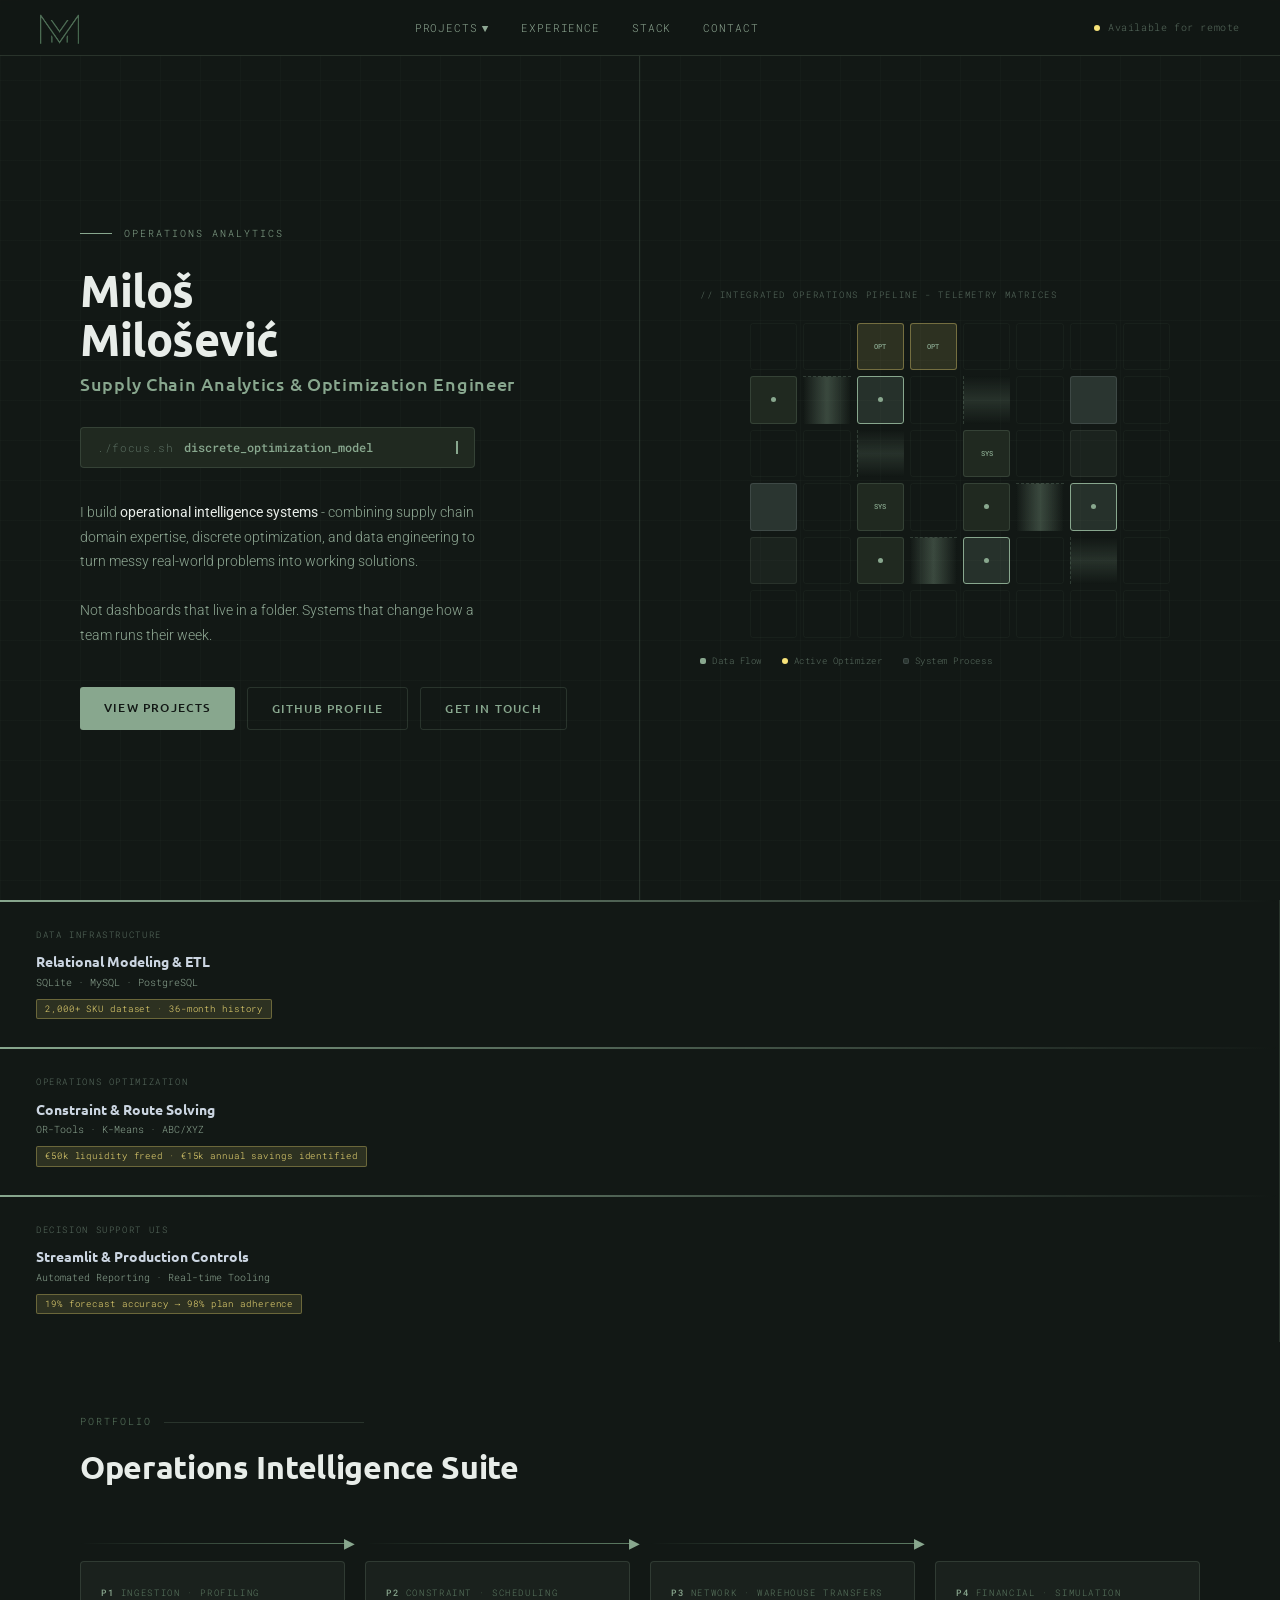
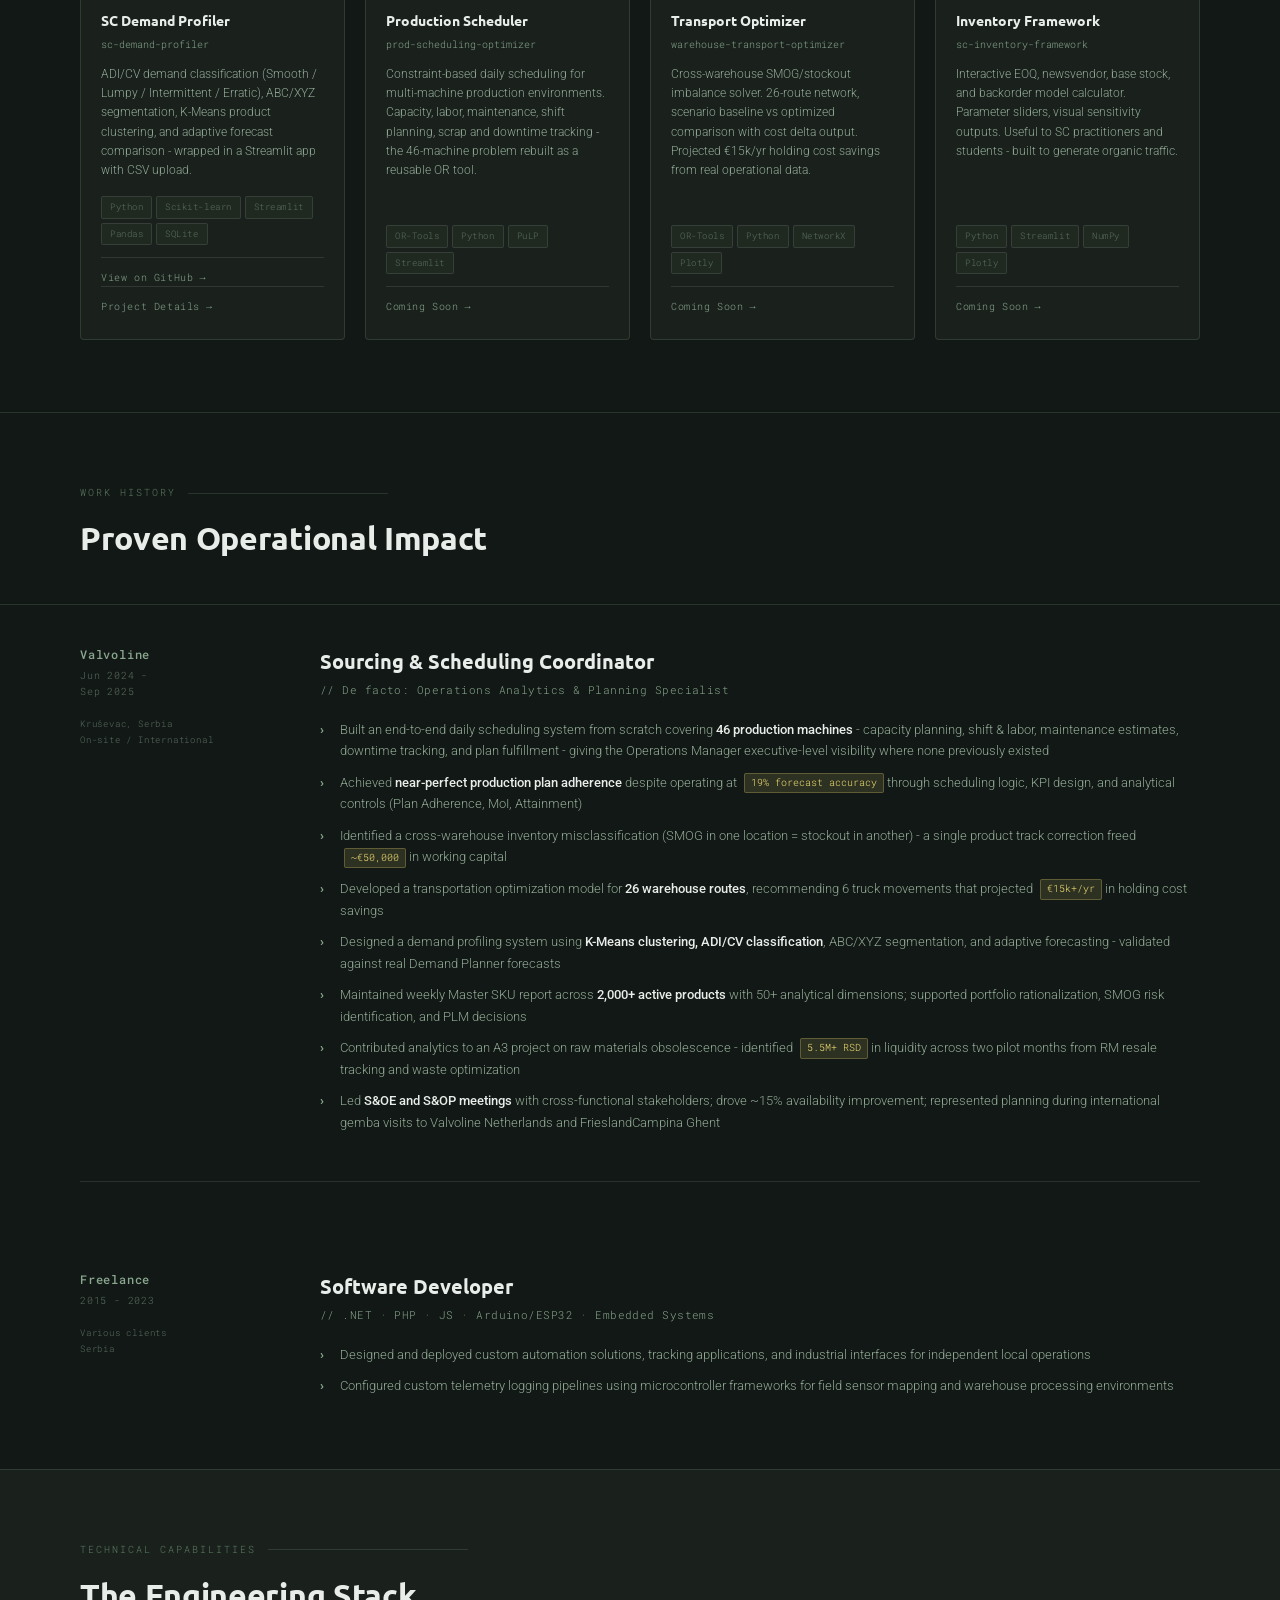
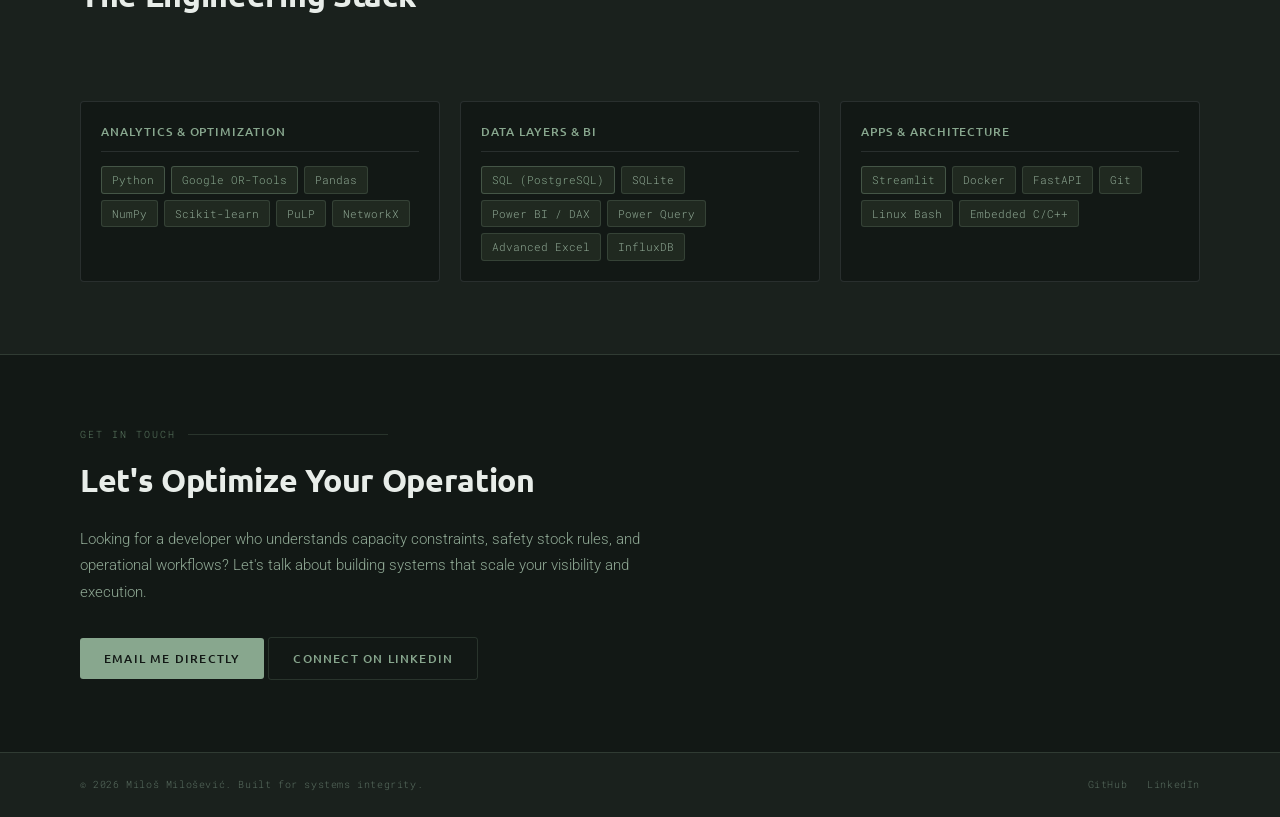
==== index.html @ 1c30c09b "Update KPI section and script file references" ====
<!DOCTYPE html>
<html lang="en">

<head>
  <meta charset="UTF-8">
  <meta name="viewport" content="width=device-width, initial-scale=1.0">
  <title>Miloš Milošević - Operations Analytics & Optimization</title>
  <link rel="preconnect" href="https://fonts.googleapis.com">
  <link
    href="https://fonts.googleapis.com/css2?family=Ubuntu:wght=400;500;700&family=Roboto+Mono:wght=300;400;500&family=Roboto:wght@300;400;500&display=swap"
    rel="stylesheet">
  <link rel="stylesheet" href="./css/base.css">
  <link rel="stylesheet" href="./css/nav.css">
  <link rel="stylesheet" href="./css/index.css">
</head>

<body>

  <!-- NAV -->
  <nav>
    <a href="./index.html" class="nav-logo-link">
      <img src="./assets/logo23.png" alt="Logo" class="nav-logo-img">
    </a>
    <ul class="nav-links">
      <li class="dropdown">
        <a href="./index.html#projects">Projects <span class="dropdown-caret">▼</span></a>
        <ul class="dropdown-menu">
          <li><a href="./demand-profiler.html"><span class="menu-title">SC Demand Profiler</span><span
                class="menu-desc">Ingestion &amp; Profiling Suite</span></a></li>
          <li><a href="./production-scheduler.html"><span class="menu-title">Production Scheduler</span><span
                class="menu-desc">Constraint Optimization</span></a></li>
          <li><a href="./multi-warehouse-solver.html"><span class="menu-title">Transport Optimizer</span><span
                class="menu-desc">Network Routing</span></a></li>
          <li><a href="./inventory-control.html"><span class="menu-title">Inventory Framework</span><span
                class="menu-desc">EOQ Simulations</span></a></li>
        </ul>
      </li>
      <li><a href="./index.html#experience">Experience</a></li>
      <li><a href="./index.html#stack">Stack</a></li>
      <li><a href="./index.html#contact">Contact</a></li>
    </ul>
    <div class="nav-status">
      <div class="status-dot"></div>
      Available for remote
    </div>
  </nav>

  <!-- HERO -->
  <section class="hero">
    <div class="hero-left">
      <div class="hero-eyebrow">Operations Analytics</div>
      <h1 class="hero-name">Miloš<br>Milošević</h1>
      <div class="hero-title">Supply Chain Analytics & Optimization Engineer</div>

      <div class="typing-badge">
        <span class="typing-badge-label">./focus.sh</span>
        <span class="typing-text" id="typing-text"></span><span class="cursor"></span>
      </div>

      <p class="hero-desc">
        I build <strong>operational intelligence systems</strong> - combining supply chain domain expertise, discrete
        optimization, and data engineering to turn messy real-world problems into working solutions.<br><br>
        Not dashboards that live in a folder. Systems that change how a team runs their week.
      </p>

      <div class="hero-cta">
        <a href="#projects" class="btn-primary">View Projects</a>
        <a href="https://github.com/milosevicmilos23e" target="_blank" class="btn-ghost">GitHub Profile</a>
        <a href="#contact" class="btn-ghost">Get in Touch</a>
      </div>
    </div>

    <div class="hero-right">
      <div class="topology-label" id="matrix-label">// integrated operations pipeline - telemetry matrices</div>
      <div class="topology-grid" id="topo-grid"></div>
      <div class="topo-legend">
        <div class="legend-item">
          <div class="legend-dot" style="background: var(--brand)"></div>
          Data Flow
        </div>
        <div class="legend-item">
          <div class="legend-dot" style="background: var(--accent); border-radius: 50%"></div>
          Active Optimizer
        </div>
        <div class="legend-item">
          <div class="legend-dot" style="background: var(--silver-faint); border: 1px solid var(--border-silver)"></div>
          System Process
        </div>
      </div>
    </div>
  </section>

  <div class="kpi-card">
  <div class="kpi-label">Data Infrastructure</div>
  <div class="kpi-value">Relational Modeling &amp; ETL</div>
  <div class="kpi-sub">SQLite · MySQL · PostgreSQL</div>
  <div class="kpi-badge">2,000+ SKU dataset · 36-month history</div>
</div>

<div class="kpi-card">
  <div class="kpi-label">Operations Optimization</div>
  <div class="kpi-value">Constraint &amp; Route Solving</div>
  <div class="kpi-sub">OR-Tools · K-Means · ABC/XYZ</div>
  <div class="kpi-badge">€50k liquidity freed · €15k annual savings identified</div>
</div>

<div class="kpi-card">
  <div class="kpi-label">Decision Support UIs</div>
  <div class="kpi-value">Streamlit &amp; Production Controls</div>
  <div class="kpi-sub">Automated Reporting · Real-time Tooling</div>
  <div class="kpi-badge">19% forecast accuracy → 98% plan adherence</div>
</div>
  
  <!-- PIPELINE / PROJECTS -->
  <section id="projects">
    <div class="section-header">
      <div class="section-eyebrow">Portfolio</div>
      <h2 class="section-title">Operations Intelligence Suite</h2>
    </div>

    <div class="pipeline-section">
      <!-- Arrow row above -->
      <div class="pipeline-arrow-row" style="margin-bottom: 8px; pointer-events:none;">
        <div class="p-arrow">
          <div class="p-arrow-inner">
            <div class="arrow-line"></div>
            <div class="arrow-head">▶</div>
          </div>
        </div>
        <div class="p-arrow">
          <div class="p-arrow-inner">
            <div class="arrow-line"></div>
            <div class="arrow-head">▶</div>
          </div>
        </div>
        <div class="p-arrow">
          <div class="p-arrow-inner">
            <div class="arrow-line"></div>
            <div class="arrow-head">▶</div>
          </div>
        </div>
        <div class="p-arrow last"></div>
      </div>

      <div class="pipeline-nodes">
        <div class="pipeline-node">
          <div class="node-step"><span class="node-step-num">P1</span> Ingestion · Profiling</div>
          <div class="node-title">SC Demand Profiler</div>
          <div class="node-subtitle">sc-demand-profiler</div>
          <p class="node-desc">
            ADI/CV demand classification (Smooth / Lumpy / Intermittent / Erratic), ABC/XYZ segmentation, K-Means
            product clustering, and adaptive forecast comparison - wrapped in a Streamlit app with CSV upload.
          </p>
          <div class="node-tags">
            <span class="tag">Python</span>
            <span class="tag">Scikit-learn</span>
            <span class="tag">Streamlit</span>
            <span class="tag">Pandas</span>
            <span class="tag">SQLite</span>
          </div>
          <a href="https://github.com/milosevicmilos23e/sc-demand-profiler" target="_blank" class="node-link">View on
            GitHub </a>
          <a href="./demand-profiler.html" target="_blank" class="node-link">Project Details </a>
        </div>

        <div class="pipeline-node">
          <div class="node-step"><span class="node-step-num">P2</span> Constraint · Scheduling</div>
          <div class="node-title">Production Scheduler</div>
          <div class="node-subtitle">prod-scheduling-optimizer</div>
          <p class="node-desc">
            Constraint-based daily scheduling for multi-machine production environments. Capacity, labor, maintenance,
            shift planning, scrap and downtime tracking - the 46-machine problem rebuilt as a reusable OR tool.
          </p>
          <div class="node-tags">
            <span class="tag">OR-Tools</span>
            <span class="tag">Python</span>
            <span class="tag">PuLP</span>
            <span class="tag">Streamlit</span>
          </div>
          <a href="https://github.com/milosevicmilos23e" target="_blank" class="node-link">Coming Soon </a>
        </div>

        <div class="pipeline-node">
          <div class="node-step"><span class="node-step-num">P3</span> Network · Warehouse Transfers</div>
          <div class="node-title">Transport Optimizer</div>
          <div class="node-subtitle">warehouse-transport-optimizer</div>
          <p class="node-desc">
            Cross-warehouse SMOG/stockout imbalance solver. 26-route network, scenario baseline vs optimized comparison
            with cost delta output. Projected €15k/yr holding cost savings from real operational data.
          </p>
          <div class="node-tags">
            <span class="tag">OR-Tools</span>
            <span class="tag">Python</span>
            <span class="tag">NetworkX</span>
            <span class="tag">Plotly</span>
          </div>
          <a href="https://github.com/milosevicmilos23e" target="_blank" class="node-link">Coming Soon </a>
        </div>

        <div class="pipeline-node">
          <div class="node-step"><span class="node-step-num">P4</span> Financial · Simulation</div>
          <div class="node-title">Inventory Framework</div>
          <div class="node-subtitle">sc-inventory-framework</div>
          <p class="node-desc">
            Interactive EOQ, newsvendor, base stock, and backorder model calculator. Parameter sliders, visual
            sensitivity outputs. Useful to SC practitioners and students - built to generate organic traffic.
          </p>
          <div class="node-tags">
            <span class="tag">Python</span>
            <span class="tag">Streamlit</span>
            <span class="tag">NumPy</span>
            <span class="tag">Plotly</span>
          </div>
          <a href="https://github.com/milosevicmilos23e" target="_blank" class="node-link">Coming Soon </a>
        </div>
      </div>
    </div>
  </section>

  <!-- EXPERIENCE -->
  <section id="experience">
    <div class="section-header" style="border-top: 1px solid var(--border);">
      <div class="section-eyebrow">Work History</div>
      <h2 class="section-title">Proven Operational Impact</h2>
    </div>

    <div class="experience-section">
      <div class="exp-grid">
        <div class="exp-timeline">
          <div class="exp-period">
            <div class="exp-period-company">Valvoline</div>
            Jun 2024 -<br>Sep 2025<br><br>
            <span style="color: var(--text-muted); font-size:9px;">Kruševac, Serbia<br>On-site / International</span>
          </div>
        </div>
        <div class="exp-content">
          <div class="exp-role">Sourcing & Scheduling Coordinator</div>
          <div class="exp-actual-role">// De facto: Operations Analytics & Planning Specialist</div>
          <ul class="exp-bullets">
            <li>Built an end-to-end daily scheduling system from scratch covering <strong>46 production
                machines</strong> - capacity planning, shift &amp; labor, maintenance estimates, downtime tracking, and
              plan fulfillment - giving the Operations Manager executive-level visibility where none previously existed
            </li>
            <li>Achieved <strong>near-perfect production plan adherence</strong> despite operating at <span
                class="exp-metric">19% forecast accuracy</span> through scheduling logic, KPI design, and analytical
              controls (Plan Adherence, MoI, Attainment)</li>
            <li>Identified a cross-warehouse inventory misclassification (SMOG in one location = stockout in another) -
              a single product track correction freed <span class="exp-metric">~€50,000</span> in working capital</li>
            <li>Developed a transportation optimization model for <strong>26 warehouse routes</strong>, recommending 6
              truck movements that projected <span class="exp-metric">€15k+/yr</span> in holding cost savings</li>
            <li>Designed a demand profiling system using <strong>K-Means clustering, ADI/CV classification</strong>,
              ABC/XYZ segmentation, and adaptive forecasting - validated against real Demand Planner forecasts</li>
            <li>Maintained weekly Master SKU report across <strong>2,000+ active products</strong> with 50+ analytical
              dimensions; supported portfolio rationalization, SMOG risk identification, and PLM decisions</li>
            <li>Contributed analytics to an A3 project on raw materials obsolescence - identified <span
                class="exp-metric">5.5M+ RSD</span> in liquidity across two pilot months from RM resale tracking and
              waste optimization</li>
            <li>Led <strong>S&amp;OE and S&amp;OP meetings</strong> with cross-functional stakeholders; drove ~15%
              availability improvement; represented planning during international gemba visits to Valvoline Netherlands
              and FrieslandCampina Ghent</li>
          </ul>
        </div>
      </div>

      <div style="border-top: 1px solid var(--border-silver); margin-top: 48px; padding-top: 48px;">
        <div class="exp-grid">
          <div class="exp-timeline">
            <div class="exp-period">
              <div class="exp-period-company">Freelance</div>
              2015 - 2023<br><br>
              <span style="color: var(--text-muted); font-size:9px;">Various clients<br>Serbia</span>
            </div>
          </div>
          <div class="exp-content">
            <div class="exp-role">Software Developer</div>
            <div class="exp-actual-role">// .NET · PHP · JS · Arduino/ESP32 · Embedded Systems</div>
            <ul class="exp-bullets">
              <li>Designed and deployed custom automation solutions, tracking applications, and industrial interfaces
                for independent local operations</li>
              <li>Configured custom telemetry logging pipelines using microcontroller frameworks for field sensor
                mapping and warehouse processing environments</li>
            </ul>
          </div>
        </div>
      </div>
    </div>
  </section>

  <!-- STACK SECTION -->
  <section id="stack" class="stack-section">
    <div class="section-header" style="padding: 0 0 40px 0;">
      <div class="section-eyebrow">Technical Capabilities</div>
      <h2 class="section-title">The Engineering Stack</h2>
    </div>
    <div class="stack-grid">
      <div class="stack-card">
        <div class="stack-card-title">Analytics &amp; Optimization</div>
        <div class="stack-items">
          <span class="stack-item highlight">Python</span>
          <span class="stack-item highlight">Google OR-Tools</span>
          <span class="stack-item">Pandas</span>
          <span class="stack-item">NumPy</span>
          <span class="stack-item">Scikit-learn</span>
          <span class="stack-item">PuLP</span>
          <span class="stack-item">NetworkX</span>
        </div>
      </div>
      <div class="stack-card">
        <div class="stack-card-title">Data Layers &amp; BI</div>
        <div class="stack-items">
          <span class="stack-item highlight">SQL (PostgreSQL)</span>
          <span class="stack-item">SQLite</span>
          <span class="stack-item">Power BI / DAX</span>
          <span class="stack-item">Power Query</span>
          <span class="stack-item">Advanced Excel</span>
          <span class="stack-item">InfluxDB</span>
        </div>
      </div>
      <div class="stack-card">
        <div class="stack-card-title">Apps &amp; Architecture</div>
        <div class="stack-items">
          <span class="stack-item highlight">Streamlit</span>
          <span class="stack-item">Docker</span>
          <span class="stack-item">FastAPI</span>
          <span class="stack-item">Git</span>
          <span class="stack-item">Linux Bash</span>
          <span class="stack-item">Embedded C/C++</span>
        </div>
      </div>
    </div>
  </section>

  <!-- CONTACT -->
  <section id="contact" class="contact-section">
    <div class="contact-inner">
      <div class="section-eyebrow">Get In Touch</div>
      <h2 class="section-title" style="margin-bottom: 20px;">Let's Optimize Your Operation</h2>
      <p class="contact-desc">
        Looking for a developer who understands capacity constraints, safety stock rules, and operational workflows?
        Let's talk about building systems that scale your visibility and execution.
      </p>
      <div class="contact-links">
        <a href="mailto:milosevic.milos.v@gmail.com" class="btn-primary">Email Me Directly</a>
        <a href="https://linkedin.com/in/miloš-milošević-b44122116" target="_blank" class="btn-ghost">Connect on
          LinkedIn</a>
      </div>
    </div>
  </section>

  <!-- FOOTER -->
  <footer>
    <div class="footer-copy">&copy; 2026 Miloš Milošević. Built for systems integrity.</div>
    <div class="footer-links">
      <a href="https://github.com/milosevicmilos23e" target="_blank">GitHub</a>
      <a href="https://linkedin.com/in/miloš-milošević-b44122116" target="_blank">LinkedIn</a>
    </div>
  </footer>

  <!-- SYSTEM SCRIPTS -->
  <script>
    // 1. TYPING TEXT ENGINE
    const phrases = [
      "discrete_optimization_models.py",
      "constraint_production_scheduling.py",
      "multi_warehouse_routing_matrix.vbs",
      "adaptive_demand_segmentation.py"
    ];
    let currentPhraseIdx = 0;
    let currentLetterIdx = 0;
    let isDeleting = false;
    const typingSpeed = 70;
    const backspaceSpeed = 30;
    const holdTime = 2500;
    const targetEl = document.getElementById("typing-text");

    function processTyping() {
      let currentFullText = phrases[currentPhraseIdx];
      if (!isDeleting) {
        targetEl.textContent = currentFullText.substring(0, currentLetterIdx + 1);
        currentLetterIdx++;
        if (currentLetterIdx === currentFullText.length) {
          isDeleting = true;
          setTimeout(processTyping, holdTime);
        } else {
          setTimeout(processTyping, typingSpeed);
        }
      } else {
        targetEl.textContent = currentFullText.substring(0, currentLetterIdx - 1);
        currentLetterIdx--;
        if (currentLetterIdx === 0) {
          isDeleting = false;
          currentPhraseIdx = (currentPhraseIdx + 1) % phrases.length;
          setTimeout(processTyping, 400);
        } else {
          setTimeout(processTyping, backspaceSpeed);
        }
      }
    }
    setTimeout(processTyping, 500);

    // 2. HERO INTEGRATED MATRIX ANIMATION
    const gridContainer = document.getElementById("topo-grid");
    const labelContainer = document.getElementById("matrix-label");
    const rowCount = 6;
    const colCount = 8;
    const cellTotal = rowCount * colCount;

    // Operational phase labels to show dynamic system consolidation
    const operationalLabels = [
      "// portfolio engine - profiling raw demand patterns",
      "// portfolio engine - resolving job constraints & machines",
      "// portfolio engine - minimizing network transit overhead",
      "// portfolio engine - calculating safety stock thresholds"
    ];
    let labelIndex = 0;
    setInterval(() => {
      labelIndex = (labelIndex + 1) % operationalLabels.length;
      labelContainer.textContent = operationalLabels[labelIndex];
    }, 5000);

    // Structural blueprint definition for the multi-system flow grid
    const cellBlueprints = [
      'E', 'E', 'NH', 'NH', 'E', 'E', 'E', 'E',
      'N', 'CH', 'AN', 'E', 'V', 'E', 'F', 'E',
      'E', 'E', 'V', 'E', 'NV', 'E', 'FM', 'E',
      'F', 'E', 'NV', 'E', 'N', 'CH', 'AN', 'E',
      'FM', 'E', 'N', 'CH', 'AN', 'E', 'V', 'E',
      'E', 'E', 'E', 'E', 'E', 'E', 'E', 'E'
    ];

    function renderOperationalMatrix() {
      gridContainer.innerHTML = '';
      for (let i = 0; i < cellTotal; i++) {
        const cell = document.createElement('div');
        cell.classList.add('topo-cell');
        const code = cellBlueprints[i] || 'E';

        if (code === 'E') {
          cell.classList.add('empty');
        } else if (code === 'N') {
          cell.classList.add('node');
          const inner = document.createElement('div');
          inner.classList.add('node-dot');
          cell.appendChild(inner);
        } else if (code === 'AN') {
          cell.classList.add('node', 'active-node');
          const inner = document.createElement('div');
          inner.classList.add('node-dot');
          cell.appendChild(inner);
        } else if (code === 'NH') {
          cell.classList.add('node', 'accent-node');
          cell.textContent = "OPT";
        } else if (code === 'NV') {
          cell.classList.add('node');
          cell.textContent = "SYS";
        } else if (code === 'CH') {
          cell.classList.add('connector-h', 'streaming');
        } else if (code === 'V') {
          cell.classList.add('connector-v');
        } else if (code === 'F') {
          cell.classList.add('filled');
        } else if (code === 'FM') {
          cell.classList.add('filled-mid');
        }
        gridContainer.appendChild(cell);
      }
    }
    renderOperationalMatrix();

    // Procedural background telemetry simulation loop
    setInterval(() => {
      const cells = document.querySelectorAll('.topo-cell.node');
      if (cells.length > 0) {
        const luckyNode = cells[Math.floor(Math.random() * cells.length)];
        luckyNode.style.borderColor = "var(--accent)";
        luckyNode.style.boxShadow = "0 0 10px rgba(247,227,121,0.4)";
        setTimeout(() => {
          luckyNode.style.borderColor = "";
          luckyNode.style.boxShadow = "";
        }, 800);
      }
    }, 1200);
  </script>
</body>

</html>
---- css/base.css ----
/* =============================================================
   BASE.CSS
   ============================================================= */

/* --- RESET & BOX MODEL --- */
*,
*::before,
*::after {
  box-sizing: border-box;
  margin: 0;
  padding: 0;
}

html {
  scroll-behavior: smooth;
}

/* --- DESIGN TOKENS --- */
:root {
  /* Brand palette */
  --brand: #88a78e;
  --brand-dim: #5d7b63;
  --brand-glow: rgba(136, 167, 142, 0.18);

  /* Backgrounds */
  --bg: #121815;
  --bg-surface: #1a211d;
  --bg-raised: #202920;

  /* Silver scale */
  --silver: #cbd5e1;
  --silver-dim: #4a5568;
  --silver-faint: #2a3530;

  /* Typography */
  --text-primary: #e8ede9;
  --text-secondary: #8fa894;
  --text-muted: #5a6e61;

  /* Accent & Alert */
  --accent: #f7e379;
  --accent-dim: rgba(247, 227, 121, 0.12);
  --accent-glow: rgba(247, 227, 121, 0.08);
  --alert: #e07a5f;
  --alert-dim: rgba(224, 122, 95, 0.12);
  --alert-glow: rgba(224, 122, 95, 0.08);

  /* Borders */
  --border: rgba(136, 167, 142, 0.20);
  --border-silver: rgba(203, 213, 225, 0.12);

  /* Type scale */
  --font-display: 'Ubuntu', sans-serif;
  --font-body: 'Roboto', sans-serif;
  --font-mono: 'Roboto Mono', monospace;
}

/* --- BASE BODY --- */
body {
  background: var(--bg);
  color: var(--text-primary);
  font-family: var(--font-body);
  font-weight: 300;
  line-height: 1.6;
  overflow-x: hidden;
}

/* Subtle grid overlay - ambient texture */
body::before {
  content: '';
  position: fixed;
  inset: 0;
  background-image:
    linear-gradient(rgba(136, 167, 142, 0.03) 1px, transparent 1px),
    linear-gradient(90deg, rgba(136, 167, 142, 0.03) 1px, transparent 1px);
  background-size: 40px 40px;
  pointer-events: none;
  z-index: 0;
}

/* --- TYPOGRAPHY HELPERS --- */
.mono {
  font-family: var(--font-mono);
}

.label {
  font-family: var(--font-mono);
  font-size: 9px;
  letter-spacing: 0.18em;
  text-transform: uppercase;
  color: var(--text-muted);
}

/* --- SECTION PRIMITIVES --- */
section {
  position: relative;
  z-index: 1;
}

.section-header {
  padding: 72px 80px 40px;
}

.section-eyebrow {
  font-family: var(--font-mono);
  font-size: 10px;
  letter-spacing: 0.2em;
  color: var(--brand-dim);
  text-transform: uppercase;
  margin-bottom: 12px;
  display: flex;
  align-items: center;
  gap: 12px;
}

.section-eyebrow::after {
  content: '';
  display: block;
  flex: 1;
  height: 1px;
  background: var(--border);
  max-width: 200px;
}

.section-title {
  font-family: var(--font-display);
  font-weight: 700;
  font-size: clamp(24px, 2.5vw, 36px);
  letter-spacing: -0.01em;
  color: var(--text-primary);
}

/* --- HERO SPLIT LAYOUT --- */
.hero {
  min-height: 100vh;
  padding-top: 56px;
  /* nav height */
  display: grid;
  grid-template-columns: 1fr 1.3fr;
  position: relative;
  z-index: 1;
}

.hero-left {
  padding: 60px 40px 60px 80px;
  display: flex;
  flex-direction: column;
  justify-content: center;
  border-right: 1px solid var(--border);
}

.hero-right {
  padding: 40px;
  display: flex;
  flex-direction: column;
  justify-content: center;
  position: relative;
}

.hero-eyebrow {
  font-family: var(--font-mono);
  font-size: 10px;
  letter-spacing: 0.2em;
  color: var(--brand);
  text-transform: uppercase;
  margin-bottom: 24px;
  display: flex;
  align-items: center;
  gap: 12px;
}

.hero-eyebrow::before {
  content: '';
  display: block;
  width: 32px;
  height: 1px;
  background: var(--brand);
}

.hero-name {
  font-family: var(--font-display);
  font-weight: 700;
  font-size: clamp(32px, 3.5vw, 48px);
  line-height: 1.1;
  letter-spacing: -0.01em;
  color: var(--text-primary);
  margin-bottom: 6px;
}

.hero-title {
  font-family: var(--font-display);
  font-weight: 500;
  font-size: clamp(14px, 1.5vw, 18px);
  color: var(--brand);
  letter-spacing: 0.04em;
  margin-bottom: 28px;
}

.hero-desc {
  font-size: 14px;
  color: var(--text-secondary);
  line-height: 1.75;
  max-width: 460px;
  margin-bottom: 32px;
}

.hero-desc strong {
  color: var(--text-primary);
  font-weight: 400;
}

/* --- CODE CALLOUT BOX (hero inline spec block) --- */
.code-callout {
  background: var(--bg-surface);
  border: 1px solid var(--border);
  padding: 16px;
  border-radius: 4px;
  max-width: 460px;
}

.code-callout-header {
  font-family: var(--font-mono);
  font-size: 11px;
  color: var(--brand);
  display: block;
  margin-bottom: 8px;
}

.code-callout p {
  font-size: 12px;
  color: var(--text-secondary);
  line-height: 1.65;
}

.code-callout strong {
  color: var(--text-primary);
  font-weight: 400;
}

/* --- BUTTONS --- */
.btn-primary {
  font-family: var(--font-display);
  font-weight: 500;
  font-size: 12px;
  letter-spacing: 0.1em;
  text-transform: uppercase;
  color: var(--bg);
  background: var(--brand);
  border: none;
  padding: 11px 24px;
  border-radius: 3px;
  cursor: pointer;
  text-decoration: none;
  transition: background 0.2s, transform 0.1s;
  display: inline-block;
}

.btn-primary:hover {
  background: #9ab8a0;
  transform: translateY(-1px);
}

.btn-ghost {
  font-family: var(--font-display);
  font-weight: 500;
  font-size: 12px;
  letter-spacing: 0.1em;
  text-transform: uppercase;
  color: var(--brand);
  background: transparent;
  border: 1px solid var(--border);
  padding: 11px 24px;
  border-radius: 3px;
  cursor: pointer;
  text-decoration: none;
  transition: border-color 0.2s, color 0.2s, transform 0.1s;
  display: inline-block;
}

.btn-ghost:hover {
  border-color: var(--brand);
  color: #b5cfba;
  transform: translateY(-1px);
}

.hero-cta {
  display: flex;
  gap: 12px;
  flex-wrap: wrap;
}

/* --- KPI STRIP (shared between pages) --- */
.kpi-section {
  position: relative;
  z-index: 1;
  padding: 0 80px;
  background: var(--bg-surface);
  border-top: 1px solid var(--border);
  border-bottom: 1px solid var(--border);
}

.kpi-row {
  display: grid;
  grid-template-columns: repeat(3, 1fr);
}

.kpi-card {
  padding: 28px 36px;
  border-right: 1px solid var(--border);
  position: relative;
}

.kpi-card:last-child {
  border-right: none;
}

.kpi-card::before {
  content: '';
  position: absolute;
  top: 0;
  left: 0;
  right: 0;
  height: 2px;
  background: linear-gradient(90deg, var(--brand), transparent);
}

.kpi-label {
  font-family: var(--font-mono);
  font-size: 9px;
  letter-spacing: 0.18em;
  text-transform: uppercase;
  color: var(--text-muted);
  margin-bottom: 8px;
}

.kpi-value {
  font-family: var(--font-display);
  font-weight: 700;
  font-size: 14px;
  color: var(--silver);
  margin-bottom: 2px;
}

.kpi-sub {
  font-family: var(--font-mono);
  font-size: 10px;
  color: var(--text-secondary);
}

/* --- PIPELINE GRID (project detail pages) --- */
.pipeline-section {
  padding: 0 80px 72px;
}

.pipeline-grid {
  display: grid;
  grid-template-columns: repeat(4, 1fr);
  gap: 16px;
}

.pipeline-card {
  background: var(--bg-surface);
  border: 1px solid var(--border);
  border-radius: 4px;
  padding: 20px;
  transition: all 0.3s;
}

.pipeline-card:hover {
  border-color: var(--brand);
  transform: translateY(-2px);
}

.pipeline-card-num {
  font-family: var(--font-mono);
  font-size: 9px;
  color: var(--brand);
  margin-bottom: 6px;
  display: block;
}

.pipeline-card-title {
  font-family: var(--font-display);
  font-weight: 700;
  font-size: 14px;
  color: var(--text-primary);
  margin-bottom: 6px;
}

.pipeline-card-desc {
  font-size: 12px;
  color: var(--text-secondary);
  line-height: 1.5;
}

/* --- SIMULATION PANEL (hero right side for project pages) --- */
.sim-panel {
  width: 100%;
  display: flex;
  flex-direction: column;
  gap: 14px;
  background: rgba(18, 24, 21, 0.4);
  border: 1px solid var(--border-silver);
  border-radius: 4px;
  padding: 20px;
}

.sim-panel svg {
  width: 100%;
  height: auto;
  display: block;
}

.sim-header {
  display: flex;
  align-items: center;
  justify-content: space-between;
  margin-bottom: 12px;
}

.sim-label {
  font-family: var(--font-mono);
  font-size: 9px;
  letter-spacing: 0.18em;
  color: var(--text-muted);
  text-transform: uppercase;
}

.sim-badge {
  font-family: var(--font-mono);
  font-size: 10px;
  color: var(--brand);
  background: var(--brand-glow);
  border: 1px solid var(--border);
  padding: 2px 10px;
  border-radius: 2px;
  letter-spacing: 0.08em;
  transition: color 0.3s, border-color 0.3s;
}

/* --- TELEMETRY LOG (simulation terminal) --- */
.telemetry-log {
  background: var(--bg-raised);
  border: 1px solid var(--border-silver);
  border-radius: 3px;
  padding: 12px 14px;
  min-height: 94px;
  display: flex;
  flex-direction: column;
  gap: 4px;
}

.log-line {
  font-family: var(--font-mono);
  font-size: 10px;
  color: var(--text-muted);
  letter-spacing: 0.04em;
  line-height: 1.5;
}

.log-line.log-brand {
  color: var(--brand);
}

.log-line.log-accent {
  color: var(--accent);
}

.log-line.log-alert {
  color: var(--alert);
}

.log-metrics {
  display: flex;
  gap: 24px;
  margin-top: 4px;
}

.math-stat {
  font-family: var(--font-mono);
  color: var(--accent);
}

/* --- ANIMATIONS --- */
@keyframes pulse-dot {

  0%,
  100% {
    opacity: 1;
    transform: scale(1);
  }

  50% {
    opacity: 0.5;
    transform: scale(0.7);
  }
}

@keyframes blink {

  0%,
  100% {
    opacity: 1;
  }

  50% {
    opacity: 0;
  }
}

/* --- ACCESSIBILITY --- */
@media (prefers-reduced-motion: reduce) {

  *,
  *::before,
  *::after {
    animation: none !important;
    transition: none !important;
  }
}

/* --- RESPONSIVE BREAKPOINTS --- */
@media (max-width: 1024px) {
  .hero {
    grid-template-columns: 1fr;
  }

  .hero-left {
    padding: 60px 24px 40px;
    border-right: none;
    border-bottom: 1px solid var(--border);
  }

  .hero-right {
    padding: 40px 24px;
  }

  .kpi-section {
    padding: 0 24px;
  }

  .kpi-row {
    grid-template-columns: 1fr;
  }

  .kpi-card {
    border-right: none;
    border-bottom: 1px solid var(--border);
  }

  .section-header {
    padding: 48px 24px 32px;
  }

  .pipeline-section {
    padding: 0 24px 48px;
  }

  .pipeline-grid {
    grid-template-columns: 1fr 1fr;
  }
}

@media (max-width: 600px) {
  .pipeline-grid {
    grid-template-columns: 1fr;
  }

  .hero-name {
    font-size: 32px;
  }
}
---- css/nav.css ----
/* =============================================================
   NAV.CSS - Top Navigation & Site Footer
   ============================================================= */

/* --- NAVIGATION BAR --- */
nav {
  position: fixed;
  top: 0;
  left: 0;
  right: 0;
  z-index: 100;
  background: rgba(18, 24, 21, 0.9);
  backdrop-filter: blur(12px);
  border-bottom: 1px solid var(--border);
  padding: 0 40px;
  height: 56px;
  display: flex;
  align-items: center;
  justify-content: space-between;
}

.nav-logo-link {
  display: flex;
  align-items: center;
  height: 100%;
  text-decoration: none;
}

.nav-logo-img {
  height: 32px;
  width: auto;
  display: block;
  transition: opacity 0.2s ease;
}

.nav-logo-link:hover .nav-logo-img {
  opacity: 0.8;
}

/* --- PRIMARY LINKS --- */
.nav-links {
  display: flex;
  gap: 32px;
  list-style: none;
  height: 100%;
  align-items: center;
}

.nav-links>li {
  position: relative;
  height: 100%;
  display: flex;
  align-items: center;
}

.nav-links a {
  font-family: var(--font-mono);
  font-size: 11px;
  color: var(--text-secondary);
  text-decoration: none;
  letter-spacing: 0.08em;
  text-transform: uppercase;
  transition: color 0.2s;
  display: flex;
  align-items: center;
  gap: 4px;
}

.nav-links a:hover {
  color: var(--brand);
}

/* --- DROPDOWN --- */
.dropdown:hover .dropdown-menu {
  opacity: 1;
  visibility: visible;
  transform: translateY(0);
}

.dropdown-menu {
  position: absolute;
  top: 56px;
  left: 50%;
  transform: translateX(-50%) translateY(8px);
  background: rgba(26, 33, 29, 0.98);
  border: 1px solid var(--border);
  border-top: none;
  list-style: none;
  min-width: 240px;
  padding: 8px 0;
  opacity: 0;
  visibility: hidden;
  transition: opacity 0.25s ease, transform 0.25s ease, visibility 0.25s;
  backdrop-filter: blur(12px);
  box-shadow: 0 10px 30px rgba(0, 0, 0, 0.5);
}

.dropdown-menu li {
  width: 100%;
}

.dropdown-menu a {
  padding: 10px 20px;
  font-size: 10px;
  text-transform: none;
  letter-spacing: 0.05em;
  display: flex;
  flex-direction: column;
  align-items: flex-start;
  gap: 2px;
  transition: background 0.2s, color 0.2s;
}

.dropdown-menu a:hover {
  background: var(--brand-glow);
}

.dropdown-menu a .menu-title {
  font-family: var(--font-display);
  font-weight: 500;
  color: var(--text-primary);
  font-size: 11px;
}

.dropdown-menu a .menu-desc {
  font-family: var(--font-mono);
  color: var(--text-muted);
  font-size: 9px;
}

.dropdown-menu a:hover .menu-title {
  color: var(--brand);
}

/* --- STATUS INDICATOR --- */
.nav-status {
  display: flex;
  align-items: center;
  gap: 8px;
  font-family: var(--font-mono);
  font-size: 10px;
  color: var(--text-muted);
  letter-spacing: 0.06em;
}

.status-dot {
  width: 6px;
  height: 6px;
  border-radius: 50%;
  background: var(--accent);
  animation: pulse-dot 2s ease-in-out infinite;
}

/* --- BACK LINK (project pages) --- */
.nav-back {
  font-family: var(--font-mono);
  font-size: 11px;
  color: var(--text-secondary);
  text-decoration: none;
  letter-spacing: 0.08em;
  text-transform: uppercase;
  transition: color 0.2s;
  display: flex;
  align-items: center;
  gap: 6px;
}

.nav-back:hover {
  color: var(--brand);
}

.nav-back::before {
  content: '←';
}

/* --- SITE FOOTER --- */
footer {
  border-top: 1px solid var(--border);
  padding: 24px 80px;
  display: flex;
  align-items: center;
  justify-content: space-between;
  background: var(--bg-surface);
  position: relative;
  z-index: 1;
}

.footer-copy {
  font-family: var(--font-mono);
  font-size: 10px;
  color: var(--text-muted);
  letter-spacing: 0.06em;
}

.footer-links {
  display: flex;
  gap: 20px;
}

.footer-links a {
  font-family: var(--font-mono);
  font-size: 10px;
  color: var(--text-muted);
  text-decoration: none;
  letter-spacing: 0.06em;
  transition: color 0.2s;
}

.footer-links a:hover {
  color: var(--brand);
}

/* --- RESPONSIVE NAV --- */
@media (max-width: 900px) {
  nav {
    padding: 0 24px;
  }

  .nav-links {
    display: none;
  }

  footer {
    padding: 20px 24px;
    flex-direction: column;
    gap: 12px;
  }
}
---- css/index.css ----
/* =============================================================
   INDEX.CSS - Home Page Specific Styles
   ============================================================= */

/* --- HERO OVERRIDES FOR INDEX --- */
.hero {
  grid-template-columns: 1fr 1fr;
}

.hero-left {
  padding: 80px 60px 80px 80px;
}

.hero-right {
  padding: 80px 60px;
  align-items: center;
}

.hero-desc {
  max-width: 420px;
  margin-bottom: 40px;
}

/* --- HERO TOPOLOGY GRID (right column) --- */
.topology-label {
  font-family: var(--font-mono);
  font-size: 9px;
  letter-spacing: 0.18em;
  color: var(--text-muted);
  text-transform: uppercase;
  margin-bottom: 20px;
  align-self: flex-start;
}

.topology-grid {
  display: grid;
  grid-template-columns: repeat(8, 1fr);
  grid-template-rows: repeat(6, 1fr);
  gap: 6px;
  width: 100%;
  max-width: 420px;
  aspect-ratio: 8/6;
}

.topo-cell {
  border-radius: 3px;
  position: relative;
  transition: background 0.3s, border-color 0.3s, box-shadow 0.3s;
  overflow: hidden;
}

.topo-cell.empty {
  background: transparent;
  border: 1px solid rgba(136, 167, 142, 0.06);
}

.topo-cell.filled {
  background: var(--silver-faint);
  border: 1px solid var(--border-silver);
}

.topo-cell.filled-mid {
  background: rgba(136, 167, 142, 0.08);
  border: 1px solid rgba(136, 167, 142, 0.12);
}

.topo-cell.node {
  background: var(--bg-raised);
  border: 1px solid var(--border);
  display: flex;
  align-items: center;
  justify-content: center;
  font-family: var(--font-mono);
  font-size: 7px;
  color: var(--brand);
  font-weight: 500;
  cursor: default;
}

.topo-cell.node:hover {
  background: var(--brand-glow);
  border-color: var(--brand);
}

.topo-cell.active-node {
  background: var(--brand-glow);
  border: 1px solid var(--brand);
  animation: node-pulse 3s ease-in-out infinite;
}

.topo-cell.accent-node {
  background: var(--accent-dim);
  border: 1px solid rgba(247, 227, 121, 0.35);
}

.topo-cell.connector-h {
  background: linear-gradient(90deg, transparent, var(--brand-glow), transparent);
  border: none;
  border-top: 1px dashed rgba(136, 167, 142, 0.25);
  border-radius: 0;
}

.topo-cell.connector-v {
  background: linear-gradient(180deg, transparent, var(--brand-glow), transparent);
  border: none;
  border-left: 1px dashed rgba(136, 167, 142, 0.25);
  border-radius: 0;
}

.node-dot {
  width: 5px;
  height: 5px;
  border-radius: 50%;
  background: var(--brand);
}

.accent-node .node-dot {
  background: var(--accent);
}

/* Streaming shimmer effect on connector cells */
.topo-cell.streaming::after {
  content: '';
  position: absolute;
  inset: 0;
  background: linear-gradient(90deg, transparent, rgba(136, 167, 142, 0.2), transparent);
  animation: stream-flow 1.5s infinite linear;
}

.topo-legend {
  display: flex;
  gap: 20px;
  margin-top: 16px;
  align-self: flex-start;
}

.legend-item {
  display: flex;
  align-items: center;
  gap: 6px;
  font-family: var(--font-mono);
  font-size: 9px;
  color: var(--text-muted);
  letter-spacing: 0.06em;
}

.legend-dot {
  width: 6px;
  height: 6px;
  border-radius: 2px;
}

/* --- TYPING BADGE --- */
.typing-badge {
  display: inline-flex;
  align-items: center;
  gap: 10px;
  background: var(--bg-raised);
  border: 1px solid var(--border);
  border-radius: 4px;
  padding: 10px 16px;
  margin-bottom: 32px;
  max-width: fit-content;
}

.typing-badge-label {
  font-family: var(--font-mono);
  font-size: 11px;
  color: var(--text-muted);
  letter-spacing: 0.06em;
}

.typing-text {
  font-family: var(--font-mono);
  font-size: 12px;
  color: var(--brand);
  font-weight: 500;
  min-width: 260px;
}

.cursor {
  display: inline-block;
  width: 2px;
  height: 13px;
  background: var(--brand);
  margin-left: 2px;
  animation: blink 0.8s step-end infinite;
  vertical-align: middle;
}

/* --- KPI STRIP - INDEX SPECIFIC --- */
/* index has an accent badge below some KPI cards */
.kpi-badge {
  display: inline-block;
  background: var(--accent-dim);
  border: 1px solid rgba(247, 227, 121, 0.3);
  color: var(--accent);
  font-family: var(--font-mono);
  font-size: 9px;
  letter-spacing: 0.1em;
  padding: 2px 8px;
  border-radius: 2px;
  margin-top: 8px;
}

/* --- PIPELINE NODES (Portfolio cards with tags) --- */
.pipeline-nodes {
  display: grid;
  grid-template-columns: repeat(4, 1fr);
  gap: 20px;
}

.pipeline-node {
  background: var(--bg-surface);
  border: 1px solid var(--border);
  border-radius: 4px;
  padding: 24px 20px;
  position: relative;
  transition: border-color 0.3s, box-shadow 0.3s, transform 0.2s;
  cursor: default;
  display: flex;
  flex-direction: column;
}

.pipeline-node:hover {
  border-color: var(--brand);
  box-shadow: 0 0 24px rgba(136, 167, 142, 0.12);
  transform: translateY(-2px);
}

.pipeline-node::before {
  content: '';
  position: absolute;
  top: -1px;
  left: -1px;
  right: -1px;
  height: 2px;
  background: var(--brand);
  border-radius: 4px 4px 0 0;
  opacity: 0;
  transition: opacity 0.3s;
}

.pipeline-node:hover::before {
  opacity: 1;
}

.node-step {
  font-family: var(--font-mono);
  font-size: 9px;
  letter-spacing: 0.18em;
  color: var(--brand-dim);
  text-transform: uppercase;
  margin-bottom: 8px;
}

.node-step-num {
  font-weight: 500;
  color: var(--brand);
}

.node-title {
  font-family: var(--font-display);
  font-weight: 700;
  font-size: 14px;
  color: var(--text-primary);
  margin-bottom: 6px;
}

.node-subtitle {
  font-family: var(--font-mono);
  font-size: 10px;
  color: var(--brand);
  margin-bottom: 12px;
}

.node-desc {
  font-size: 12px;
  color: var(--text-secondary);
  line-height: 1.6;
  margin-bottom: 16px;
  flex: 1;
}

.node-tags {
  display: flex;
  flex-wrap: wrap;
  gap: 4px;
  margin-bottom: 12px;
}

.tag {
  font-family: var(--font-mono);
  font-size: 9px;
  letter-spacing: 0.06em;
  color: var(--text-muted);
  background: var(--bg-raised);
  border: 1px solid var(--border-silver);
  padding: 3px 8px;
  border-radius: 2px;
}

.node-link {
  display: inline-flex;
  align-items: center;
  gap: 6px;
  font-family: var(--font-mono);
  font-size: 10px;
  color: var(--brand);
  text-decoration: none;
  letter-spacing: 0.06em;
  margin-top: auto;
  transition: color 0.2s;
  border-top: 1px solid var(--border-silver);
  padding-top: 12px;
  width: 100%;
}

.node-link:hover {
  color: #b5cfba;
}

.node-link::after {
  content: '→';
}

/* Pipeline arrow row (decorative) */
.pipeline-arrow-row {
  display: grid;
  grid-template-columns: repeat(4, 1fr);
  gap: 20px;
  margin-bottom: 8px;
  pointer-events: none;
}

.p-arrow {
  display: flex;
  align-items: center;
  justify-content: flex-end;
  height: 20px;
}

.p-arrow-inner {
  display: flex;
  align-items: center;
  width: 100%;
  justify-content: flex-end;
}

.arrow-line {
  flex: 1;
  height: 1px;
  background: linear-gradient(90deg, transparent, var(--brand-dim));
  margin-right: -1px;
}

.arrow-head {
  font-size: 14px;
  color: var(--brand);
  line-height: 1;
  margin-right: -10px;
}

.p-arrow.last {
  visibility: hidden;
}

/* --- EXPERIENCE SECTION --- */
.experience-section {
  padding: 0 80px 72px;
  border-top: 1px solid var(--border);
}

.exp-grid {
  display: grid;
  grid-template-columns: 200px 1fr;
  gap: 40px;
  padding-top: 40px;
}

.exp-period {
  font-family: var(--font-mono);
  font-size: 10px;
  color: var(--text-muted);
  letter-spacing: 0.08em;
  line-height: 1.6;
  position: sticky;
  top: 80px;
}

.exp-period-company {
  font-size: 12px;
  color: var(--brand);
  font-weight: 500;
  margin-bottom: 4px;
}

.exp-role {
  font-family: var(--font-display);
  font-weight: 700;
  font-size: 20px;
  color: var(--text-primary);
  margin-bottom: 4px;
}

.exp-actual-role {
  font-family: var(--font-mono);
  font-size: 11px;
  color: var(--brand);
  margin-bottom: 20px;
  letter-spacing: 0.04em;
}

.exp-bullets {
  list-style: none;
  display: flex;
  flex-direction: column;
  gap: 10px;
}

.exp-bullets li {
  font-size: 13px;
  color: var(--text-secondary);
  line-height: 1.65;
  padding-left: 20px;
  position: relative;
}

.exp-bullets li::before {
  content: '›';
  position: absolute;
  left: 0;
  color: var(--brand);
  font-weight: 700;
}

.exp-bullets li strong {
  color: var(--text-primary);
  font-weight: 500;
}

.exp-metric {
  display: inline-block;
  background: var(--accent-dim);
  border: 1px solid rgba(247, 227, 121, 0.25);
  color: var(--accent);
  font-family: var(--font-mono);
  font-size: 10px;
  padding: 1px 6px;
  border-radius: 2px;
  margin-left: 4px;
  vertical-align: middle;
}

.exp-divider {
  border-top: 1px solid var(--border-silver);
  margin-top: 48px;
  padding-top: 48px;
}

/* --- STACK SECTION --- */
.stack-section {
  padding: 72px 80px;
  background: var(--bg-surface);
  border-top: 1px solid var(--border);
  border-bottom: 1px solid var(--border);
}

.stack-grid {
  display: grid;
  grid-template-columns: repeat(3, 1fr);
  gap: 20px;
  margin-top: 40px;
}

.stack-card {
  background: var(--bg);
  border: 1px solid var(--border-silver);
  border-radius: 4px;
  padding: 20px;
}

.stack-card-title {
  font-family: var(--font-display);
  font-weight: 500;
  font-size: 12px;
  letter-spacing: 0.08em;
  text-transform: uppercase;
  color: var(--brand);
  margin-bottom: 14px;
  padding-bottom: 10px;
  border-bottom: 1px solid var(--border-silver);
}

.stack-items {
  display: flex;
  flex-wrap: wrap;
  gap: 6px;
}

.stack-item {
  font-family: var(--font-mono);
  font-size: 11px;
  color: var(--text-secondary);
  background: var(--bg-raised);
  border: 1px solid var(--border);
  padding: 4px 10px;
  border-radius: 3px;
}

.stack-item.highlight {
  color: var(--brand);
  border-color: rgba(136, 167, 142, 0.35);
}

/* --- CONTACT SECTION --- */
.contact-section {
  padding: 72px 80px;
}

.contact-inner {
  max-width: 600px;
}

.contact-desc {
  font-size: 15px;
  color: var(--text-secondary);
  line-height: 1.75;
  margin-bottom: 32px;
}

/* --- ANIMATIONS --- */
@keyframes node-pulse {

  0%,
  100% {
    box-shadow: 0 0 0 0 rgba(136, 167, 142, 0);
  }

  50% {
    box-shadow: 0 0 12px 2px rgba(136, 167, 142, 0.25);
  }
}

@keyframes stream-flow {
  0% {
    transform: translateX(-100%);
  }

  100% {
    transform: translateX(100%);
  }
}

/* --- RESPONSIVE INDEX --- */
@media (max-width: 900px) {
  .pipeline-nodes {
    grid-template-columns: 1fr 1fr;
  }

  .experience-section {
    padding: 0 24px 48px;
  }

  .exp-grid {
    grid-template-columns: 1fr;
  }

  .exp-period {
    position: static;
  }

  .stack-section {
    padding: 48px 24px;
  }

  .stack-grid {
    grid-template-columns: 1fr;
  }

  .contact-section {
    padding: 48px 24px;
  }
}

@media (max-width: 600px) {
  .pipeline-nodes {
    grid-template-columns: 1fr;
  }
}
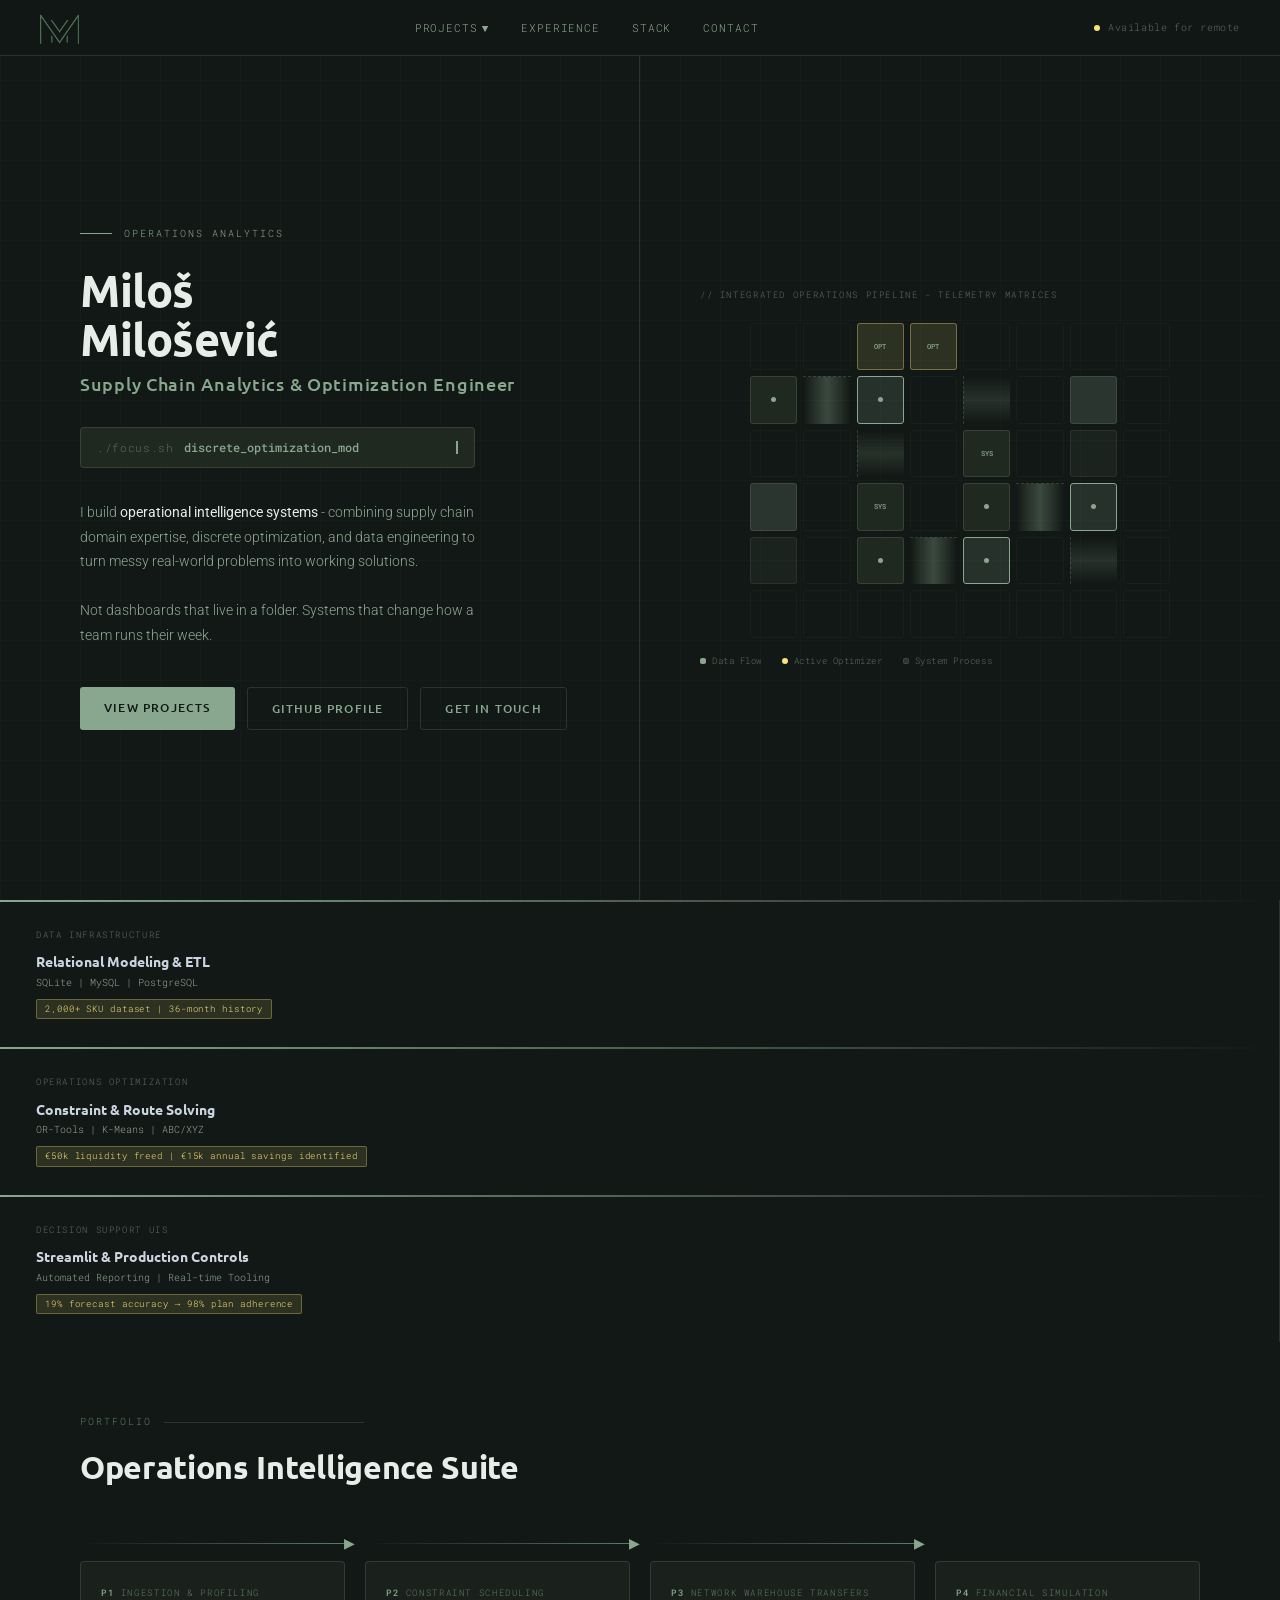
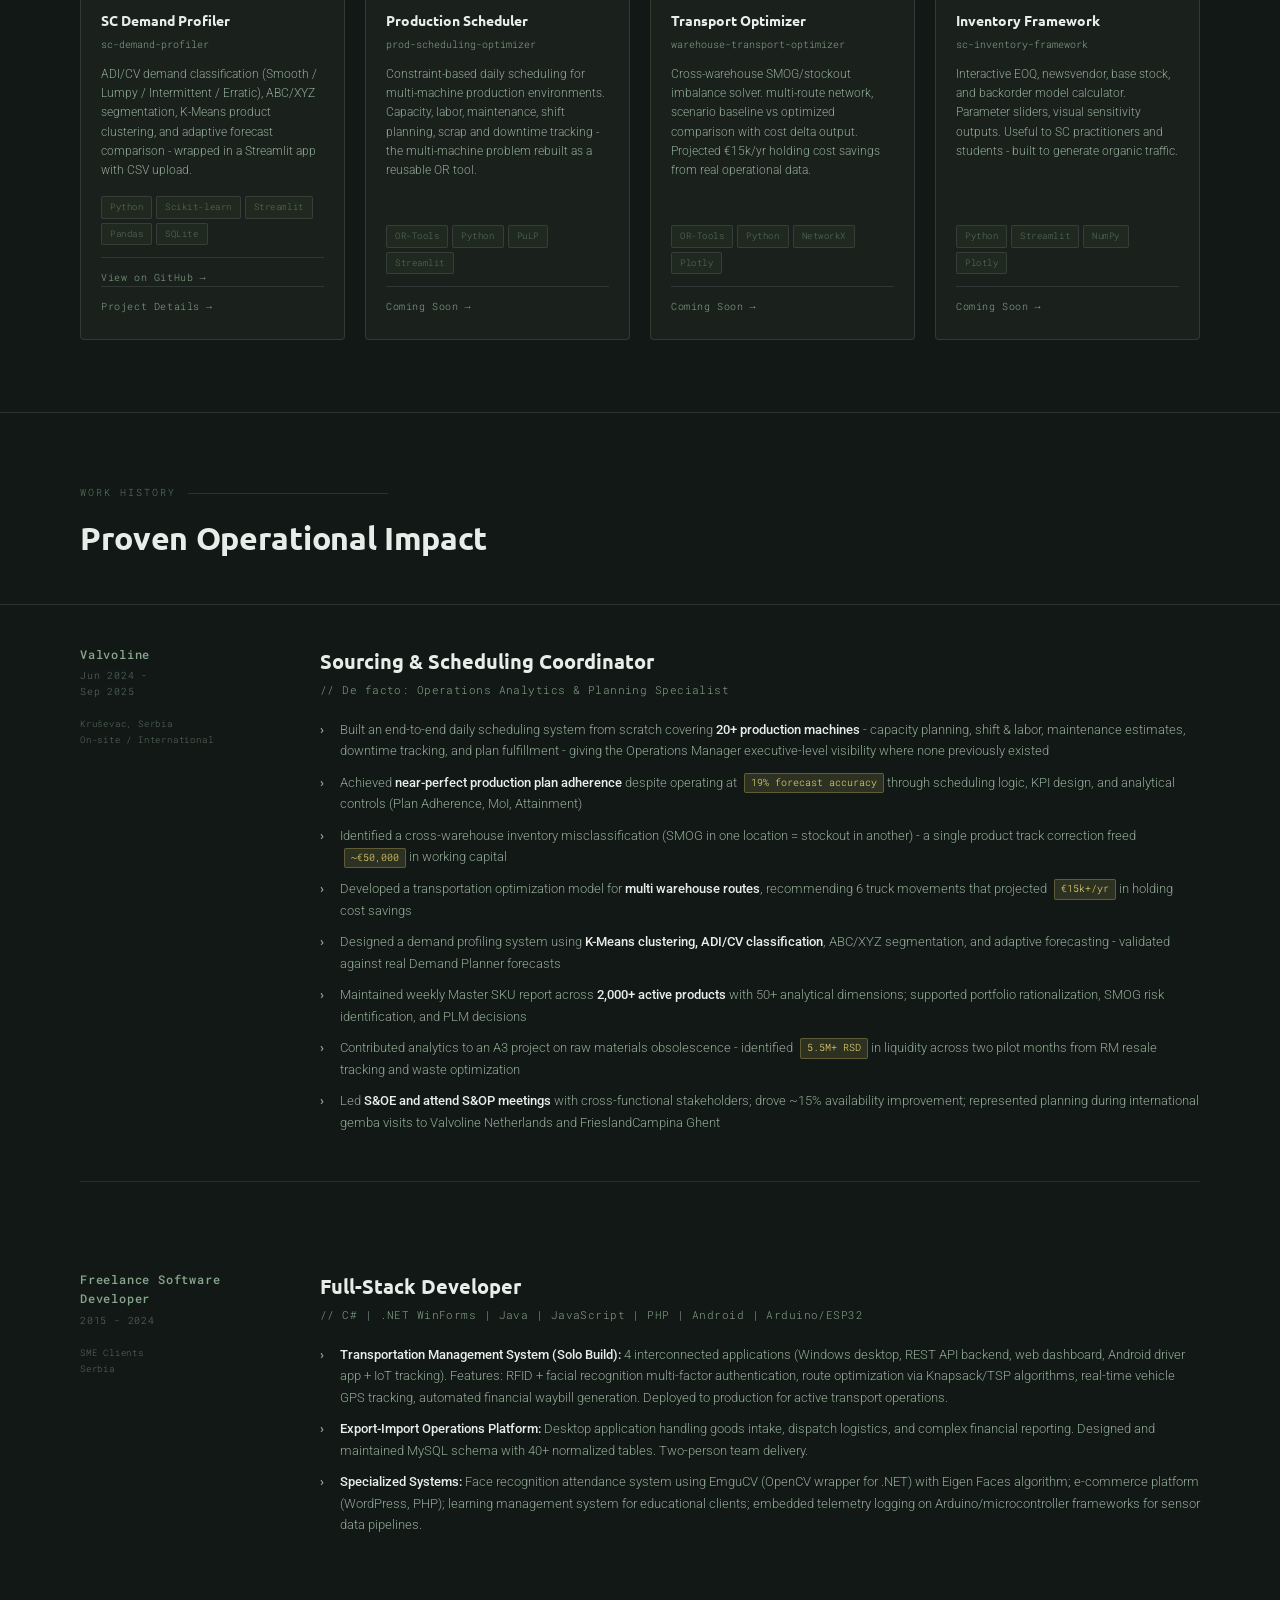
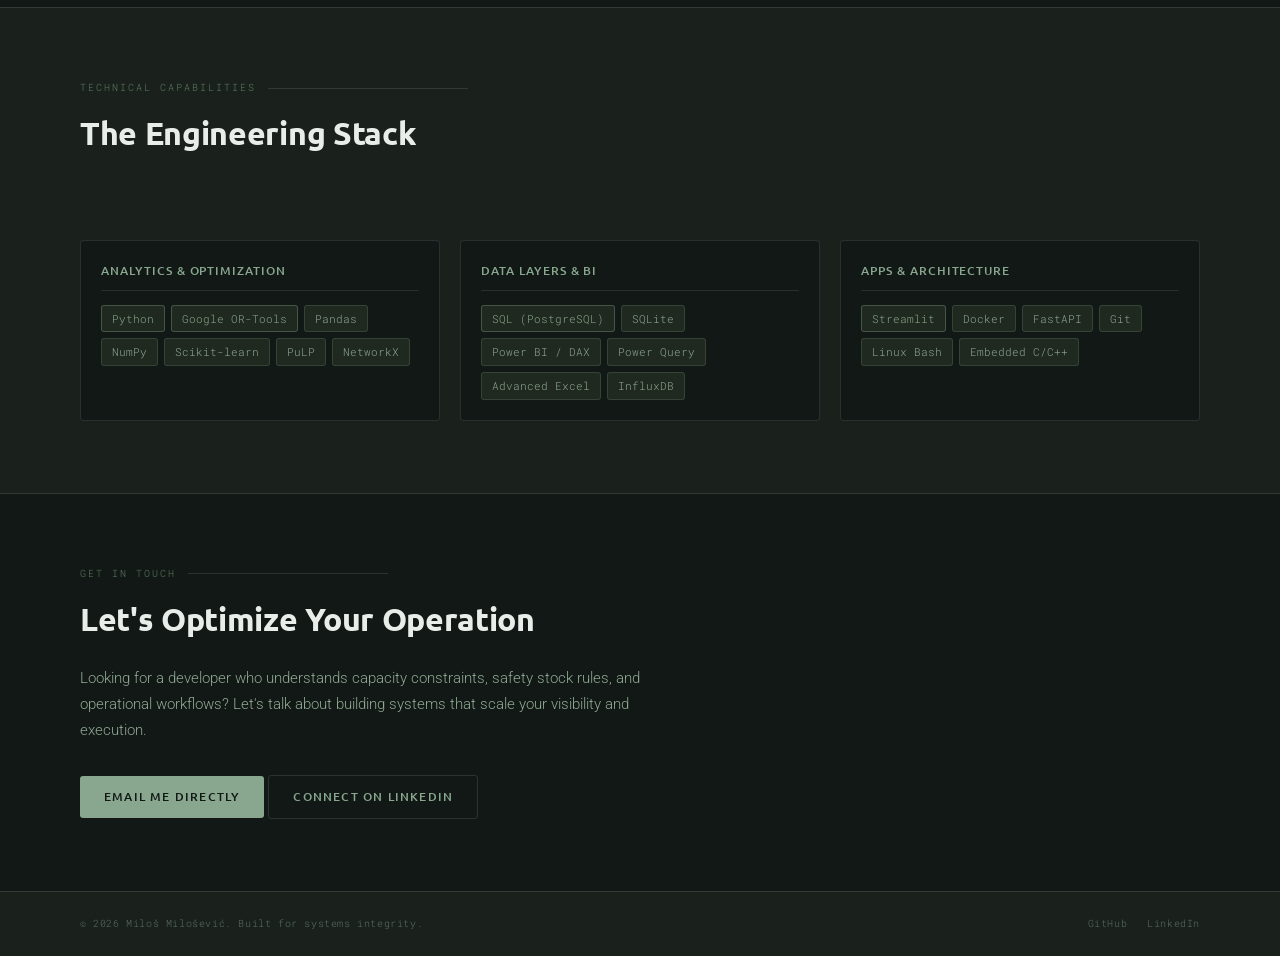
==== commit 0352e29b: "Refactor HTML for improved readability and consistency Adjusted descriptions in various sections for" ====
--- a/index.html
+++ b/index.html
@@ -93,21 +93,21 @@
   <div class="kpi-card">
   <div class="kpi-label">Data Infrastructure</div>
   <div class="kpi-value">Relational Modeling &amp; ETL</div>
-  <div class="kpi-sub">SQLite · MySQL · PostgreSQL</div>
-  <div class="kpi-badge">2,000+ SKU dataset · 36-month history</div>
+  <div class="kpi-sub">SQLite | MySQL | PostgreSQL</div>
+  <div class="kpi-badge">2,000+ SKU dataset | 36-month history</div>
 </div>
 
 <div class="kpi-card">
   <div class="kpi-label">Operations Optimization</div>
   <div class="kpi-value">Constraint &amp; Route Solving</div>
-  <div class="kpi-sub">OR-Tools · K-Means · ABC/XYZ</div>
-  <div class="kpi-badge">€50k liquidity freed · €15k annual savings identified</div>
+  <div class="kpi-sub">OR-Tools | K-Means | ABC/XYZ</div>
+  <div class="kpi-badge">€50k liquidity freed | €15k annual savings identified</div>
 </div>
 
 <div class="kpi-card">
   <div class="kpi-label">Decision Support UIs</div>
   <div class="kpi-value">Streamlit &amp; Production Controls</div>
-  <div class="kpi-sub">Automated Reporting · Real-time Tooling</div>
+  <div class="kpi-sub">Automated Reporting | Real-time Tooling</div>
   <div class="kpi-badge">19% forecast accuracy → 98% plan adherence</div>
 </div>
   
@@ -144,7 +144,7 @@
 
       <div class="pipeline-nodes">
         <div class="pipeline-node">
-          <div class="node-step"><span class="node-step-num">P1</span> Ingestion · Profiling</div>
+          <div class="node-step"><span class="node-step-num">P1</span> Ingestion & Profiling</div>
           <div class="node-title">SC Demand Profiler</div>
           <div class="node-subtitle">sc-demand-profiler</div>
           <p class="node-desc">
@@ -164,12 +164,12 @@
         </div>
 
         <div class="pipeline-node">
-          <div class="node-step"><span class="node-step-num">P2</span> Constraint · Scheduling</div>
+          <div class="node-step"><span class="node-step-num">P2</span> Constraint Scheduling</div>
           <div class="node-title">Production Scheduler</div>
           <div class="node-subtitle">prod-scheduling-optimizer</div>
           <p class="node-desc">
             Constraint-based daily scheduling for multi-machine production environments. Capacity, labor, maintenance,
-            shift planning, scrap and downtime tracking - the 46-machine problem rebuilt as a reusable OR tool.
+            shift planning, scrap and downtime tracking - the multi-machine problem rebuilt as a reusable OR tool.
           </p>
           <div class="node-tags">
             <span class="tag">OR-Tools</span>
@@ -181,11 +181,11 @@
         </div>
 
         <div class="pipeline-node">
-          <div class="node-step"><span class="node-step-num">P3</span> Network · Warehouse Transfers</div>
+          <div class="node-step"><span class="node-step-num">P3</span> Network Warehouse Transfers</div>
           <div class="node-title">Transport Optimizer</div>
           <div class="node-subtitle">warehouse-transport-optimizer</div>
           <p class="node-desc">
-            Cross-warehouse SMOG/stockout imbalance solver. 26-route network, scenario baseline vs optimized comparison
+            Cross-warehouse SMOG/stockout imbalance solver. multi-route network, scenario baseline vs optimized comparison
             with cost delta output. Projected €15k/yr holding cost savings from real operational data.
           </p>
           <div class="node-tags">
@@ -198,7 +198,7 @@
         </div>
 
         <div class="pipeline-node">
-          <div class="node-step"><span class="node-step-num">P4</span> Financial · Simulation</div>
+          <div class="node-step"><span class="node-step-num">P4</span> Financial Simulation</div>
           <div class="node-title">Inventory Framework</div>
           <div class="node-subtitle">sc-inventory-framework</div>
           <p class="node-desc">
@@ -237,7 +237,7 @@
           <div class="exp-role">Sourcing & Scheduling Coordinator</div>
           <div class="exp-actual-role">// De facto: Operations Analytics & Planning Specialist</div>
           <ul class="exp-bullets">
-            <li>Built an end-to-end daily scheduling system from scratch covering <strong>46 production
+            <li>Built an end-to-end daily scheduling system from scratch covering <strong>20+ production
                 machines</strong> - capacity planning, shift &amp; labor, maintenance estimates, downtime tracking, and
               plan fulfillment - giving the Operations Manager executive-level visibility where none previously existed
             </li>
@@ -246,7 +246,7 @@
               controls (Plan Adherence, MoI, Attainment)</li>
             <li>Identified a cross-warehouse inventory misclassification (SMOG in one location = stockout in another) -
               a single product track correction freed <span class="exp-metric">~€50,000</span> in working capital</li>
-            <li>Developed a transportation optimization model for <strong>26 warehouse routes</strong>, recommending 6
+            <li>Developed a transportation optimization model for <strong>multi warehouse routes</strong>, recommending 6
               truck movements that projected <span class="exp-metric">€15k+/yr</span> in holding cost savings</li>
             <li>Designed a demand profiling system using <strong>K-Means clustering, ADI/CV classification</strong>,
               ABC/XYZ segmentation, and adaptive forecasting - validated against real Demand Planner forecasts</li>
@@ -255,7 +255,7 @@
             <li>Contributed analytics to an A3 project on raw materials obsolescence - identified <span
                 class="exp-metric">5.5M+ RSD</span> in liquidity across two pilot months from RM resale tracking and
               waste optimization</li>
-            <li>Led <strong>S&amp;OE and S&amp;OP meetings</strong> with cross-functional stakeholders; drove ~15%
+            <li>Led <strong>S&amp;OE and attend S&amp;OP meetings</strong> with cross-functional stakeholders; drove ~15%
               availability improvement; represented planning during international gemba visits to Valvoline Netherlands
               and FrieslandCampina Ghent</li>
           </ul>
@@ -263,26 +263,36 @@
       </div>
 
       <div style="border-top: 1px solid var(--border-silver); margin-top: 48px; padding-top: 48px;">
-        <div class="exp-grid">
-          <div class="exp-timeline">
-            <div class="exp-period">
-              <div class="exp-period-company">Freelance</div>
-              2015 - 2023<br><br>
-              <span style="color: var(--text-muted); font-size:9px;">Various clients<br>Serbia</span>
-            </div>
-          </div>
-          <div class="exp-content">
-            <div class="exp-role">Software Developer</div>
-            <div class="exp-actual-role">// .NET · PHP · JS · Arduino/ESP32 · Embedded Systems</div>
-            <ul class="exp-bullets">
-              <li>Designed and deployed custom automation solutions, tracking applications, and industrial interfaces
-                for independent local operations</li>
-              <li>Configured custom telemetry logging pipelines using microcontroller frameworks for field sensor
-                mapping and warehouse processing environments</li>
-            </ul>
-          </div>
-        </div>
-      </div>
+  <div class="exp-grid">
+    <div class="exp-timeline">
+      <div class="exp-period">
+        <div class="exp-period-company">Freelance Software Developer</div>
+        2015 - 2024<br><br>
+        <span style="color: var(--text-muted); font-size:9px;">SME Clients<br>Serbia</span>
+      </div>
+    </div>
+    <div class="exp-content">
+      <div class="exp-role">Full-Stack Developer</div>
+      <div class="exp-actual-role">// C# | .NET WinForms | Java | JavaScript | PHP | Android | Arduino/ESP32</div>
+      <ul class="exp-bullets">
+        <li><strong>Transportation Management System (Solo Build):</strong> 4 interconnected applications 
+        (Windows desktop, REST API backend, web dashboard, Android driver app + IoT tracking). 
+        Features: RFID + facial recognition multi-factor authentication, route optimization via 
+        Knapsack/TSP algorithms, real-time vehicle GPS tracking, automated financial waybill generation. 
+        Deployed to production for active transport operations.</li>
+        
+        <li><strong>Export-Import Operations Platform:</strong> Desktop application handling goods intake, 
+        dispatch logistics, and complex financial reporting. Designed and maintained MySQL schema with 40+ 
+        normalized tables. Two-person team delivery.</li>
+        
+        <li><strong>Specialized Systems:</strong> Face recognition attendance system using EmguCV (OpenCV 
+        wrapper for .NET) with Eigen Faces algorithm; e-commerce platform (WordPress, PHP); learning 
+        management system for educational clients; embedded telemetry logging on Arduino/microcontroller 
+        frameworks for sensor data pipelines.</li>
+      </ul>
+    </div>
+  </div>
+</div>
     </div>
   </section>
 
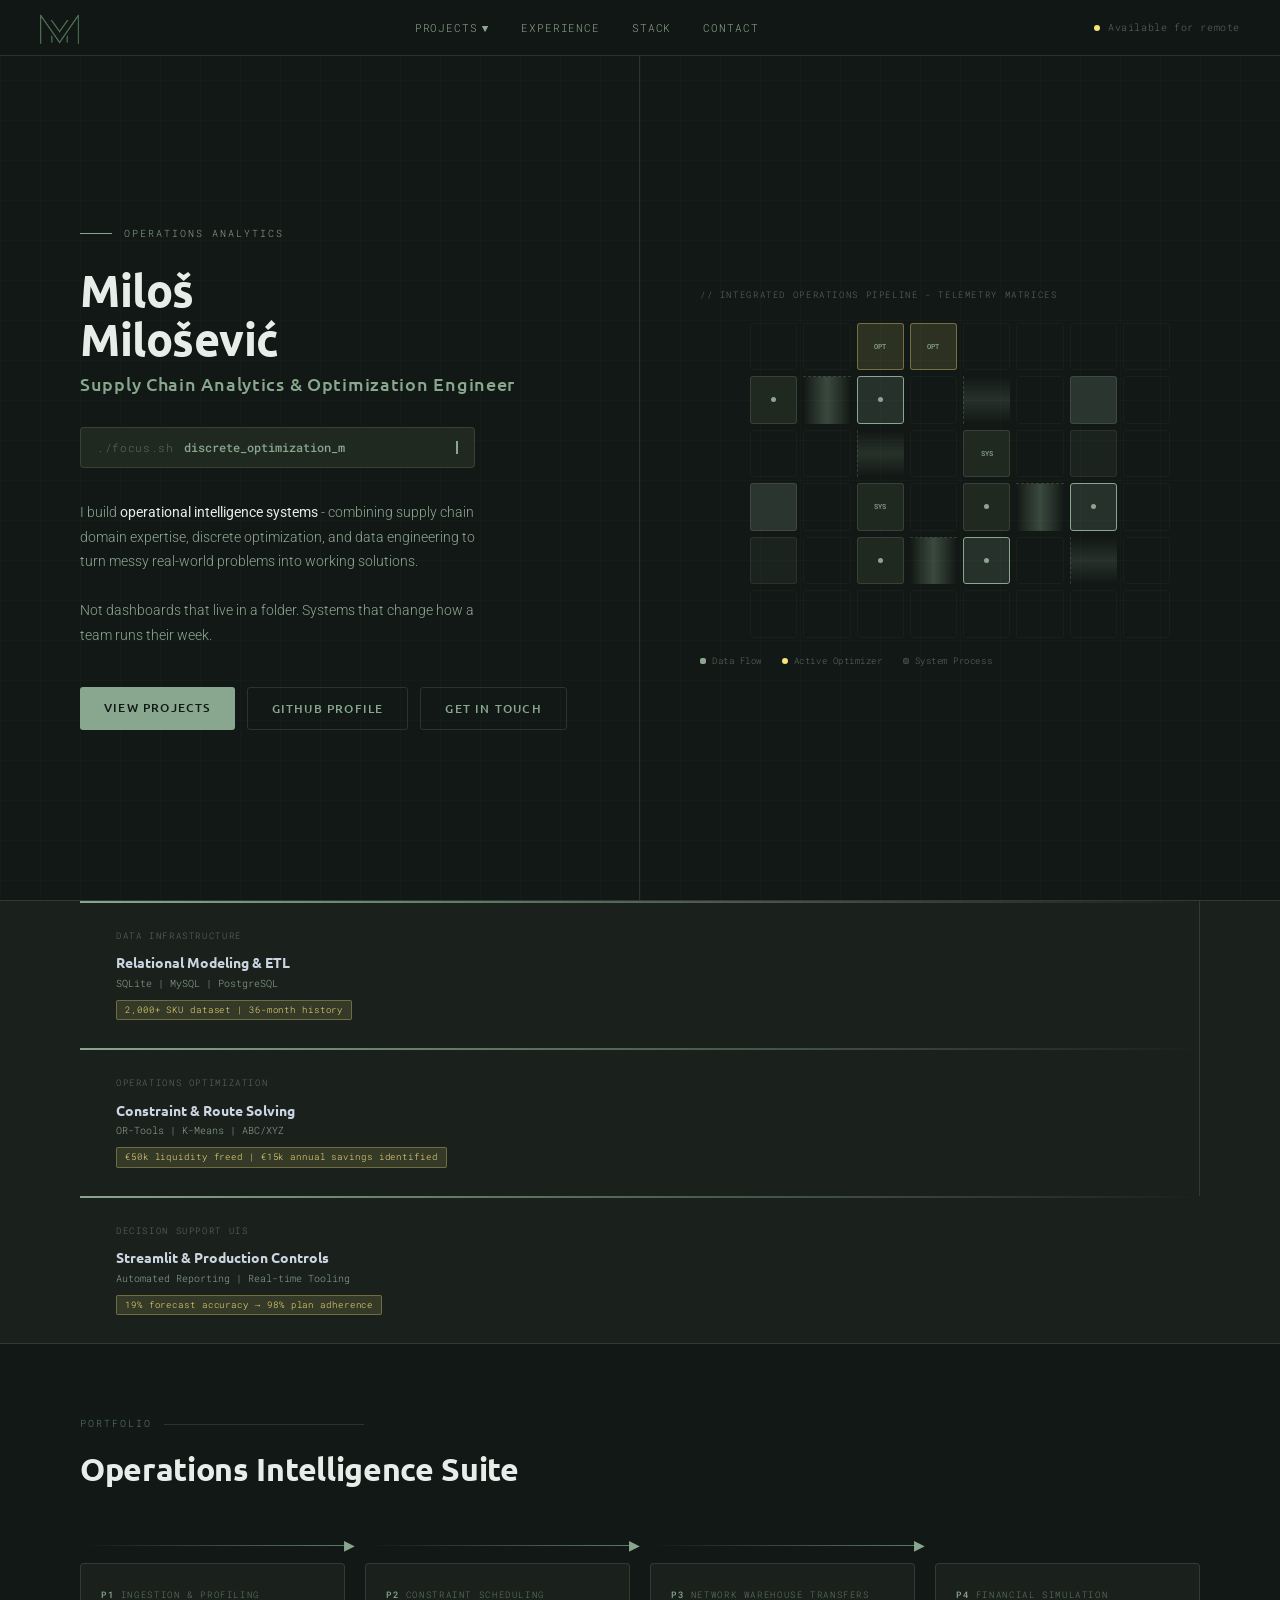
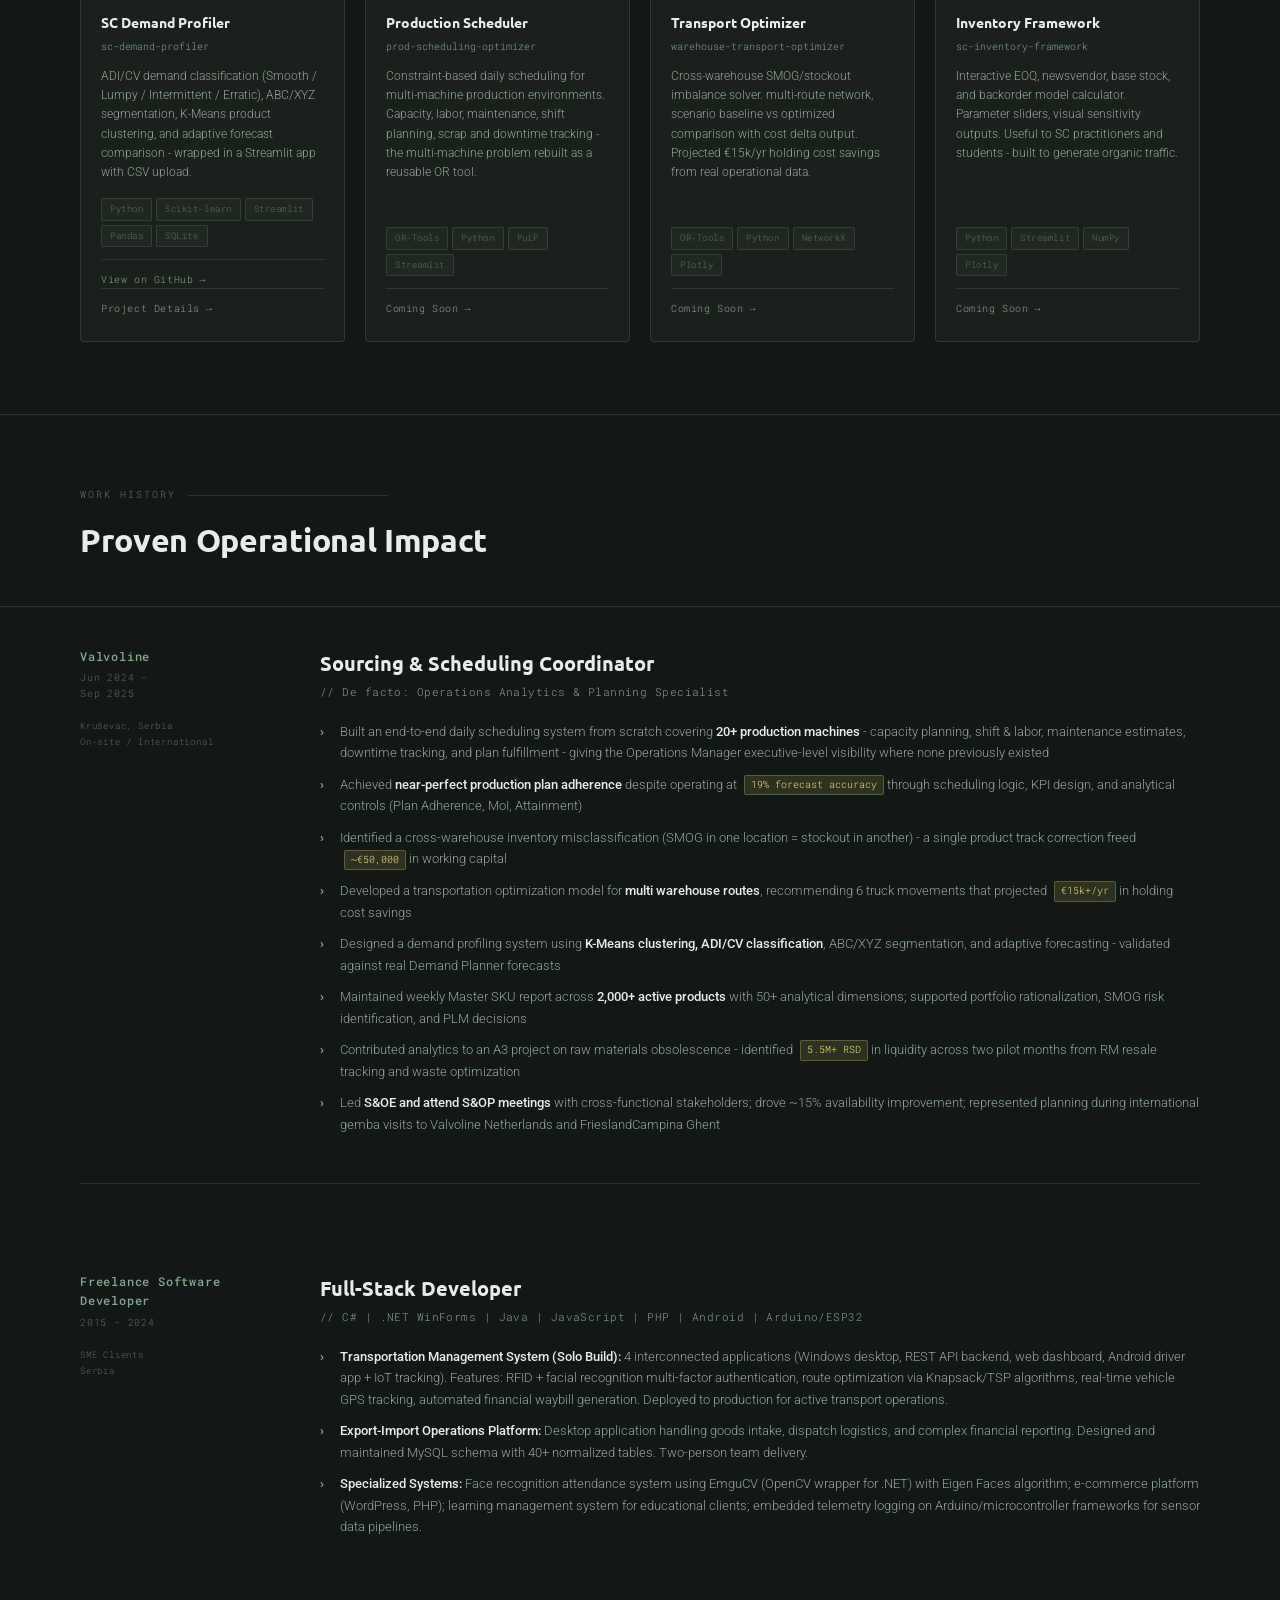
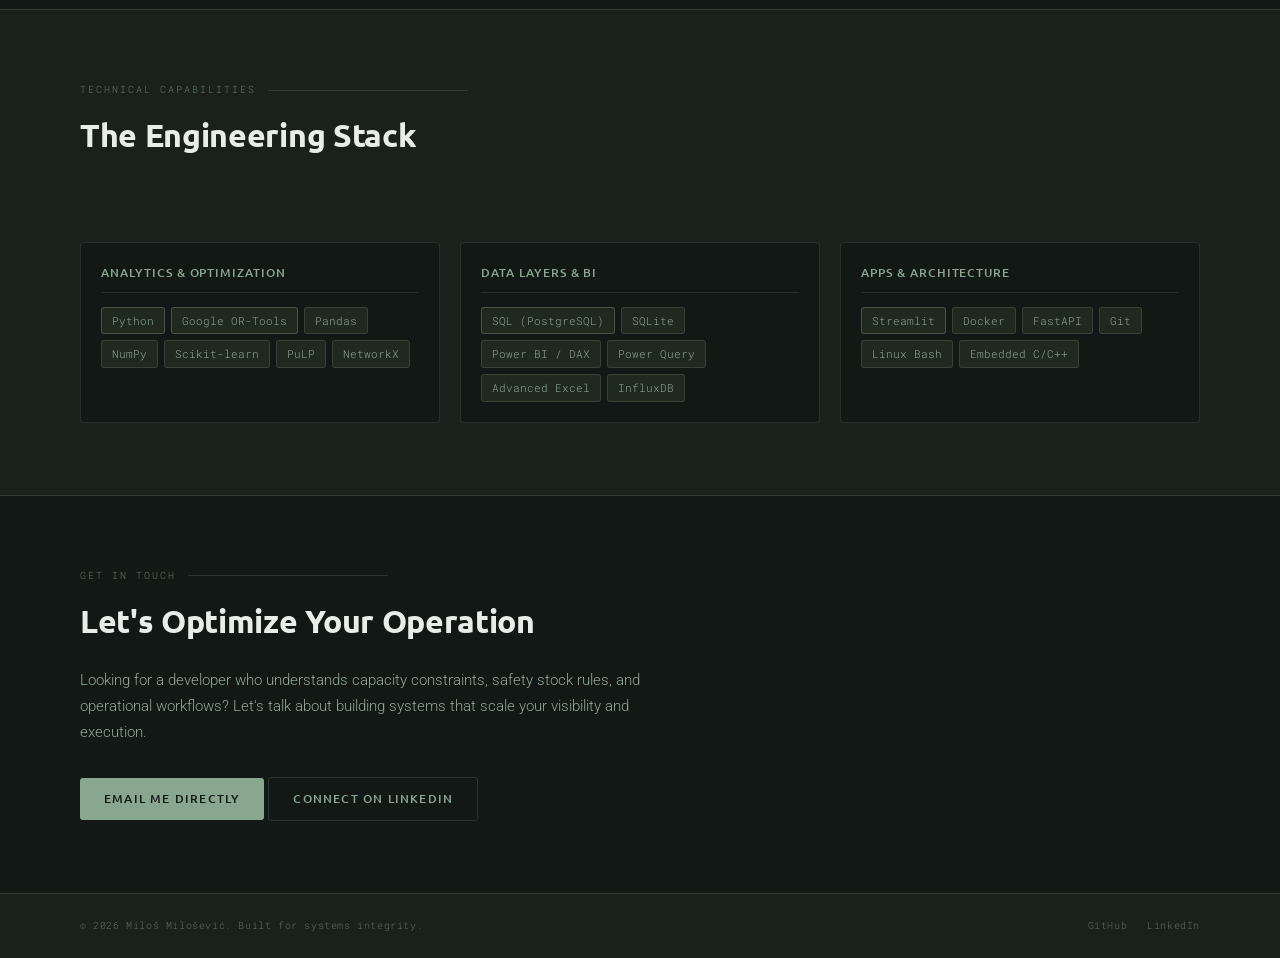
==== commit aae72836: "Refactor KPI cards in index.html" ====
--- a/index.html
+++ b/index.html
@@ -90,25 +90,27 @@
     </div>
   </section>
 
+<div class="kpi-section">
   <div class="kpi-card">
-  <div class="kpi-label">Data Infrastructure</div>
-  <div class="kpi-value">Relational Modeling &amp; ETL</div>
-  <div class="kpi-sub">SQLite | MySQL | PostgreSQL</div>
-  <div class="kpi-badge">2,000+ SKU dataset | 36-month history</div>
-</div>
-
-<div class="kpi-card">
-  <div class="kpi-label">Operations Optimization</div>
-  <div class="kpi-value">Constraint &amp; Route Solving</div>
-  <div class="kpi-sub">OR-Tools | K-Means | ABC/XYZ</div>
-  <div class="kpi-badge">€50k liquidity freed | €15k annual savings identified</div>
-</div>
-
-<div class="kpi-card">
-  <div class="kpi-label">Decision Support UIs</div>
-  <div class="kpi-value">Streamlit &amp; Production Controls</div>
-  <div class="kpi-sub">Automated Reporting | Real-time Tooling</div>
-  <div class="kpi-badge">19% forecast accuracy → 98% plan adherence</div>
+    <div class="kpi-label">Data Infrastructure</div>
+    <div class="kpi-value">Relational Modeling &amp; ETL</div>
+    <div class="kpi-sub">SQLite | MySQL | PostgreSQL</div>
+    <div class="kpi-badge">2,000+ SKU dataset | 36-month history</div>
+  </div>
+
+  <div class="kpi-card">
+    <div class="kpi-label">Operations Optimization</div>
+    <div class="kpi-value">Constraint &amp; Route Solving</div>
+    <div class="kpi-sub">OR-Tools | K-Means | ABC/XYZ</div>
+    <div class="kpi-badge">€50k liquidity freed | €15k annual savings identified</div>
+  </div>
+
+  <div class="kpi-card">
+    <div class="kpi-label">Decision Support UIs</div>
+    <div class="kpi-value">Streamlit &amp; Production Controls</div>
+    <div class="kpi-sub">Automated Reporting | Real-time Tooling</div>
+    <div class="kpi-badge">19% forecast accuracy → 98% plan adherence</div>
+  </div>
 </div>
   
   <!-- PIPELINE / PROJECTS -->
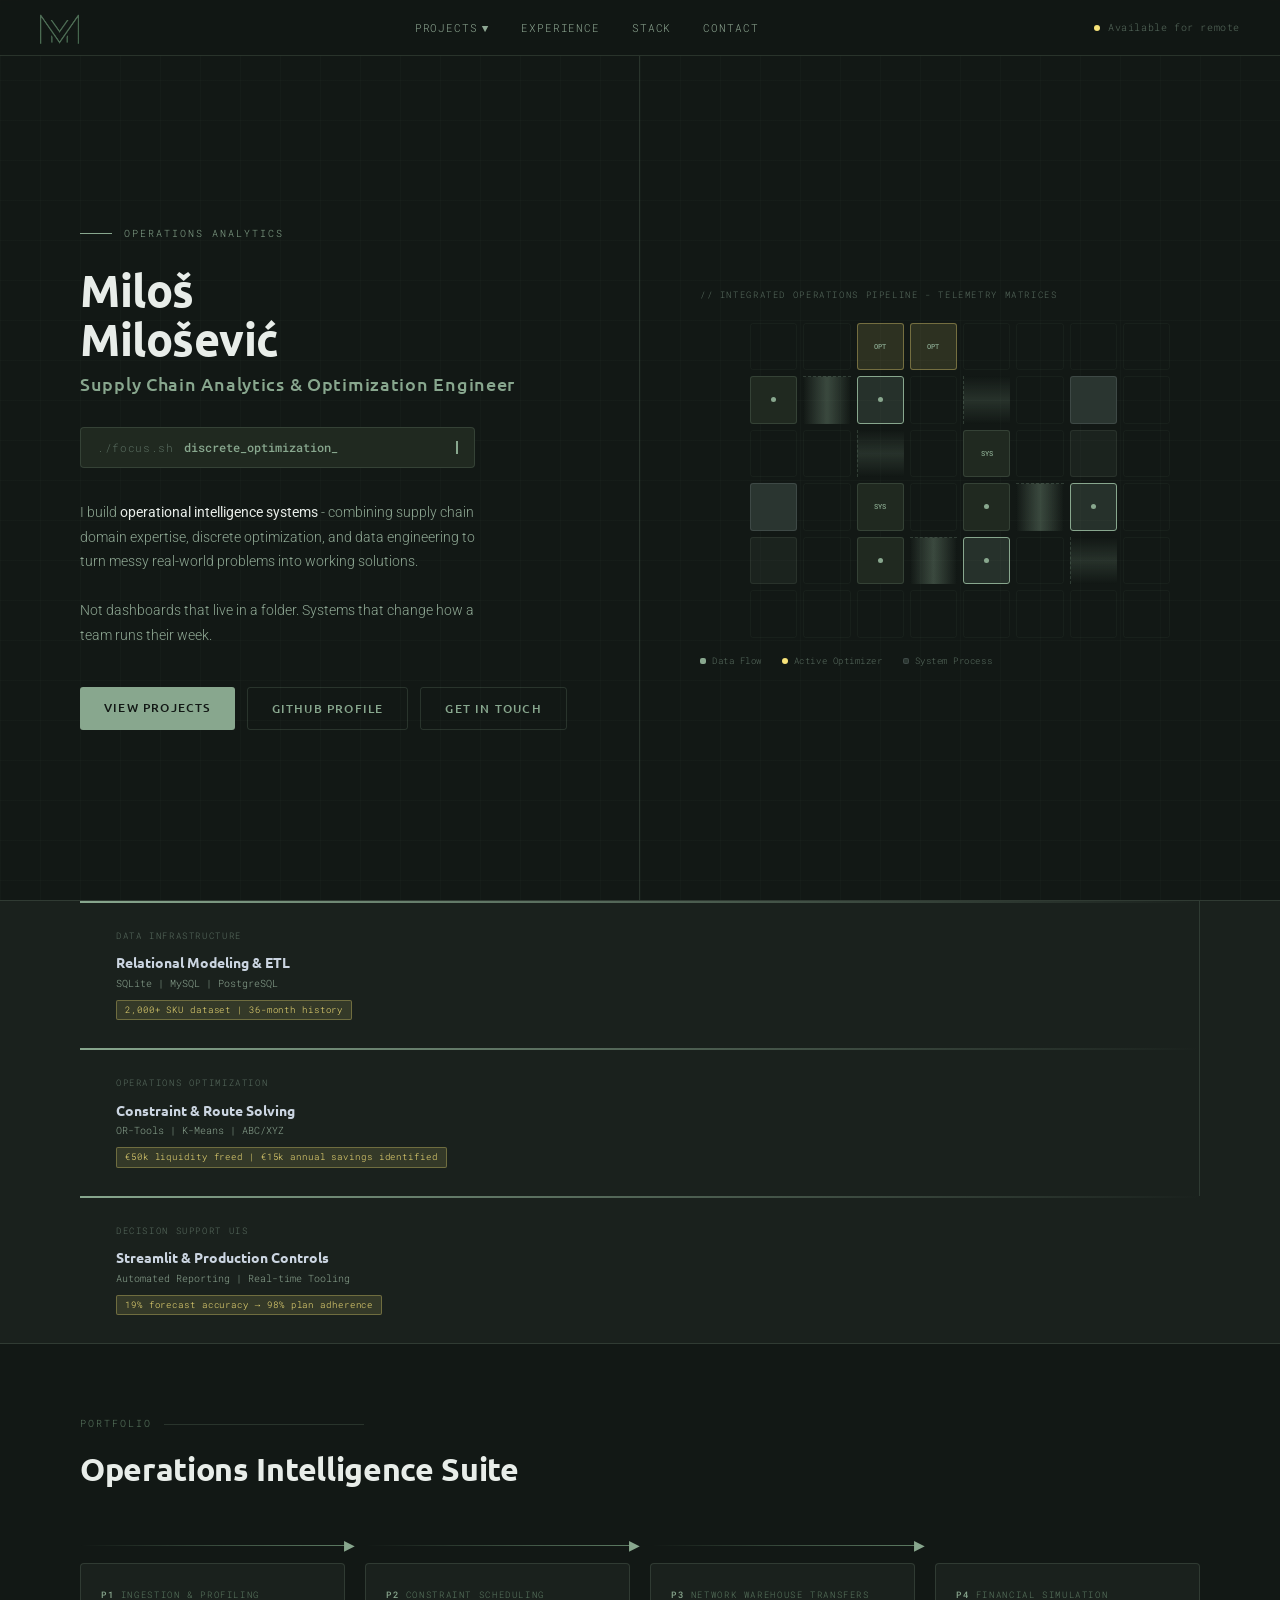
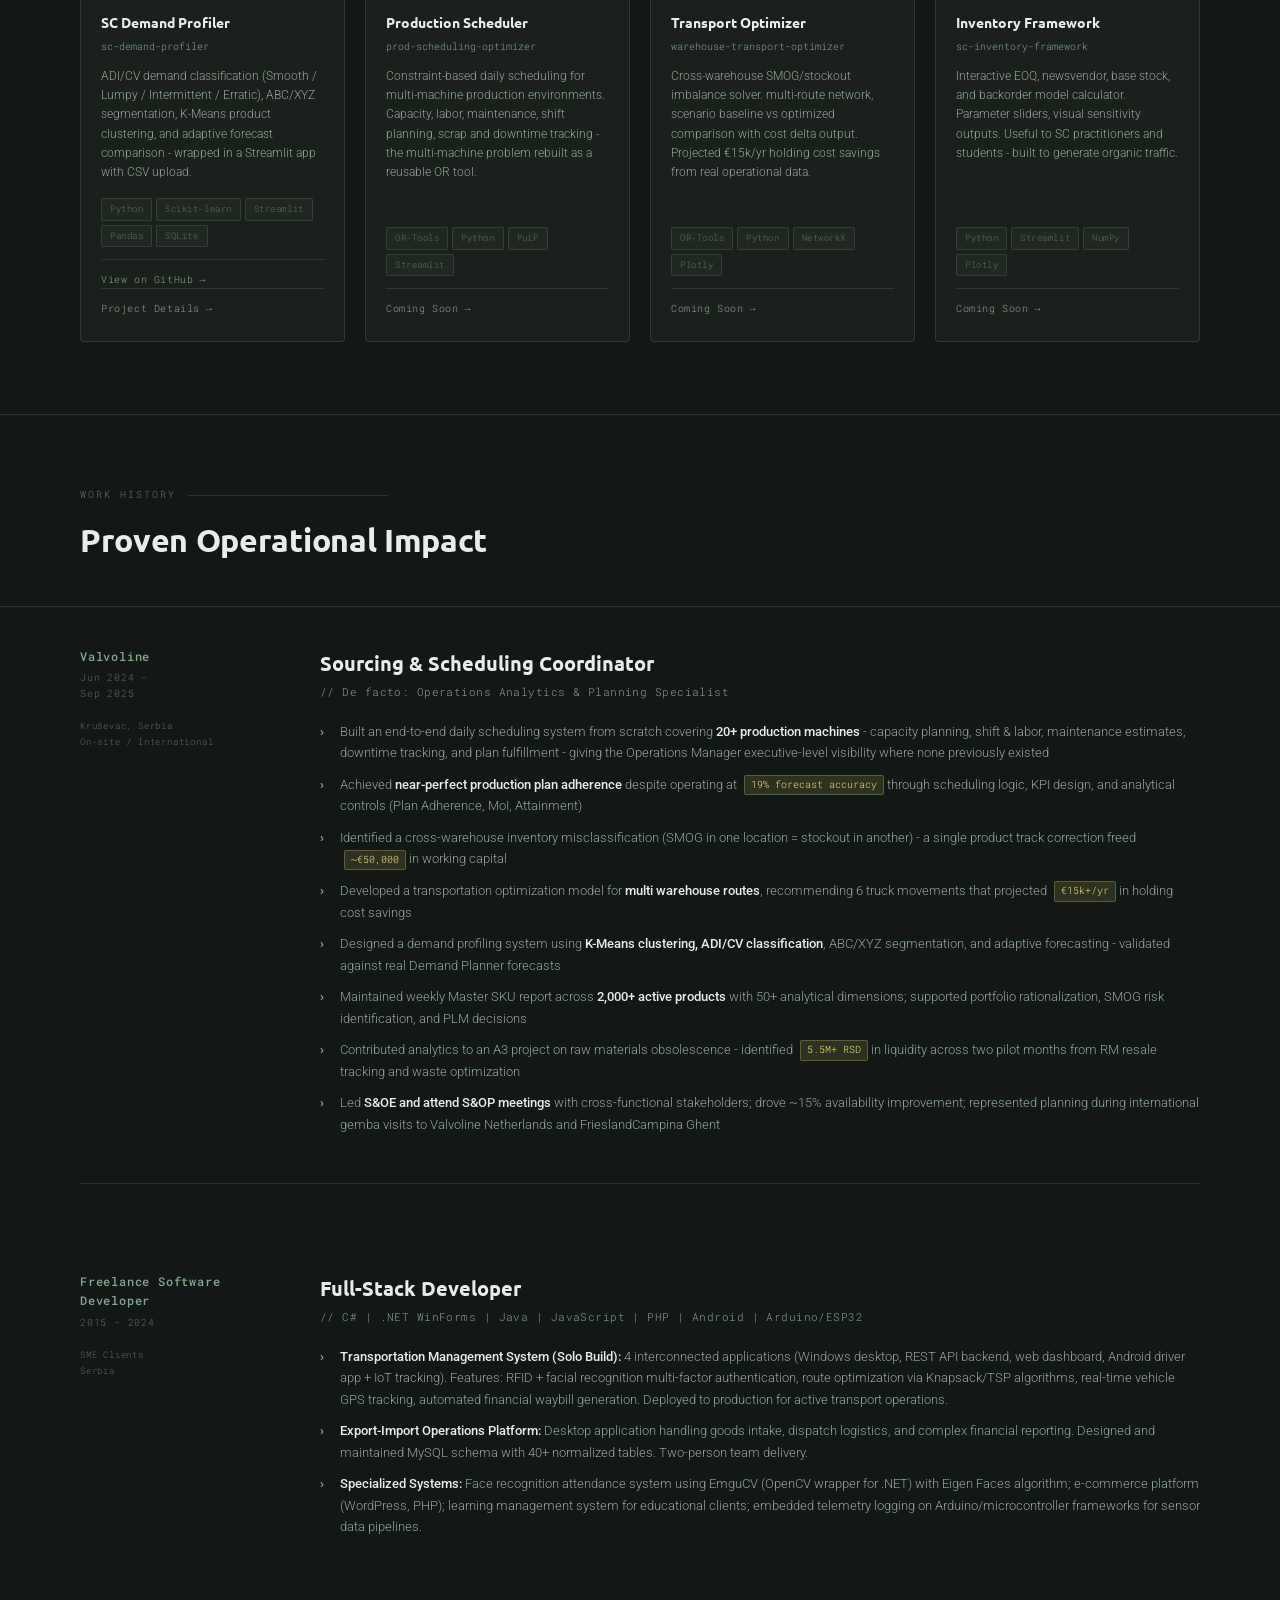
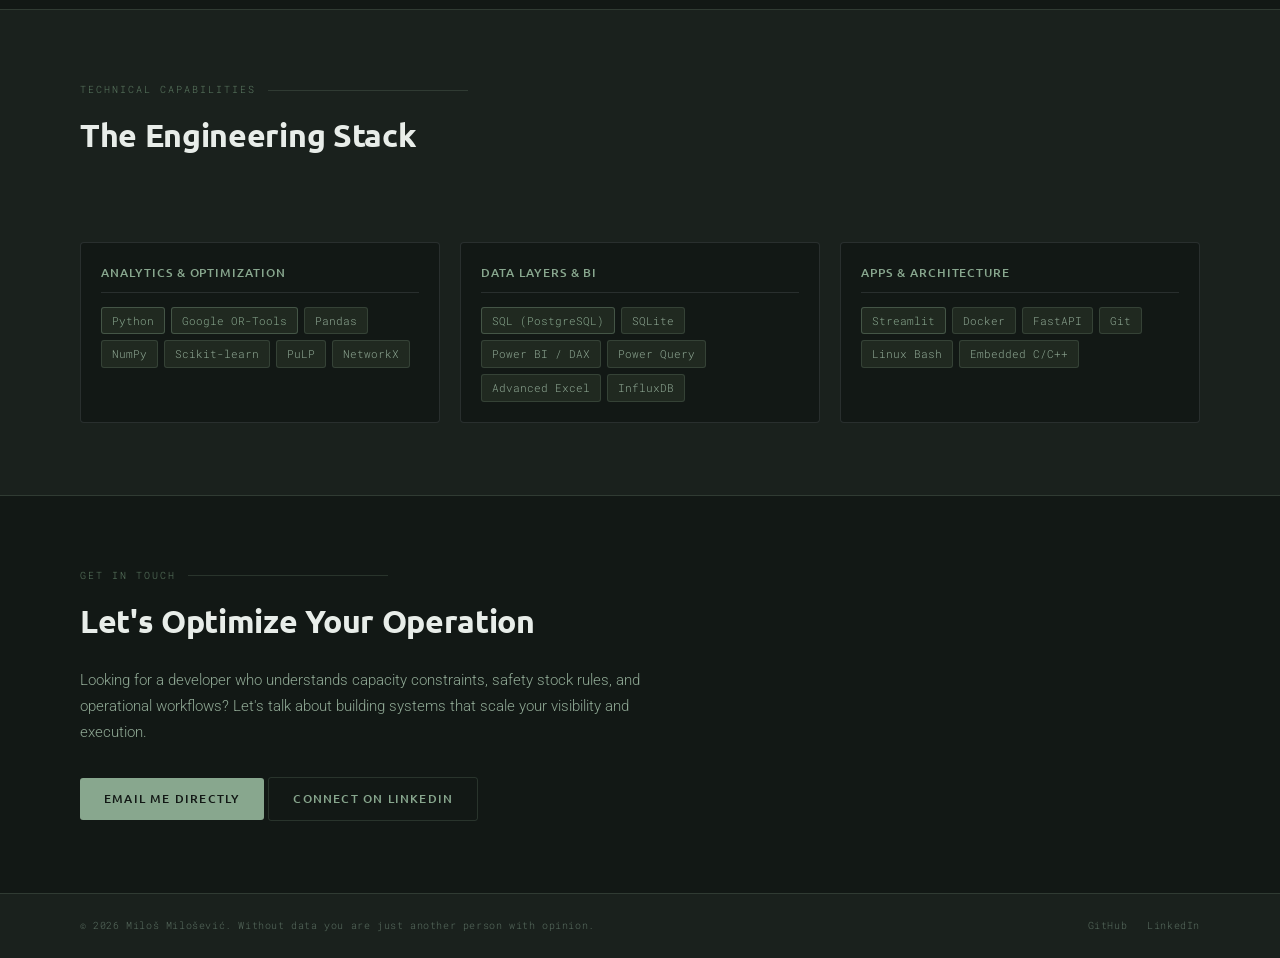
==== commit ee2d8f1b: "Update footer copyright text" ====
--- a/index.html
+++ b/index.html
@@ -361,7 +361,7 @@
 
   <!-- FOOTER -->
   <footer>
-    <div class="footer-copy">&copy; 2026 Miloš Milošević. Built for systems integrity.</div>
+    <div class="footer-copy">&copy; 2026 Miloš Milošević. Without data you are just another person with opinion.</div>
     <div class="footer-links">
       <a href="https://github.com/milosevicmilos23e" target="_blank">GitHub</a>
       <a href="https://linkedin.com/in/miloš-milošević-b44122116" target="_blank">LinkedIn</a>
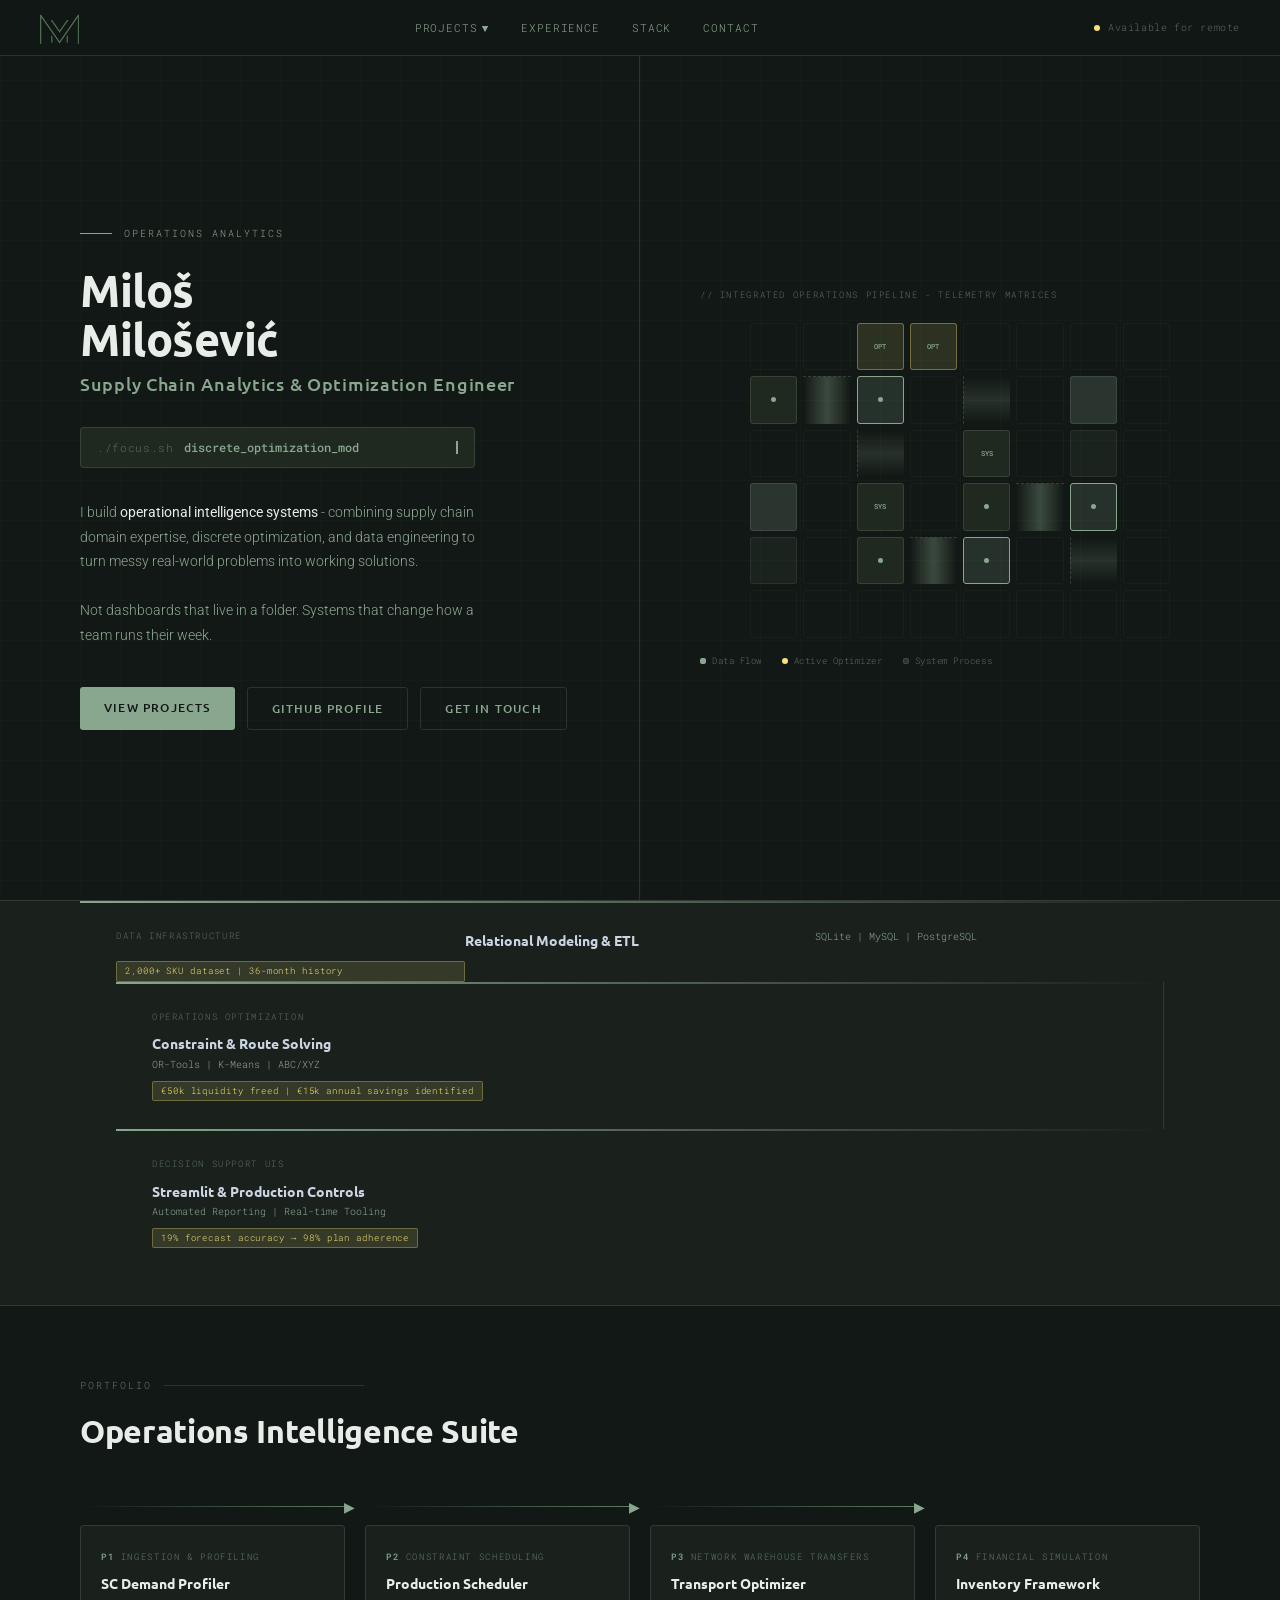
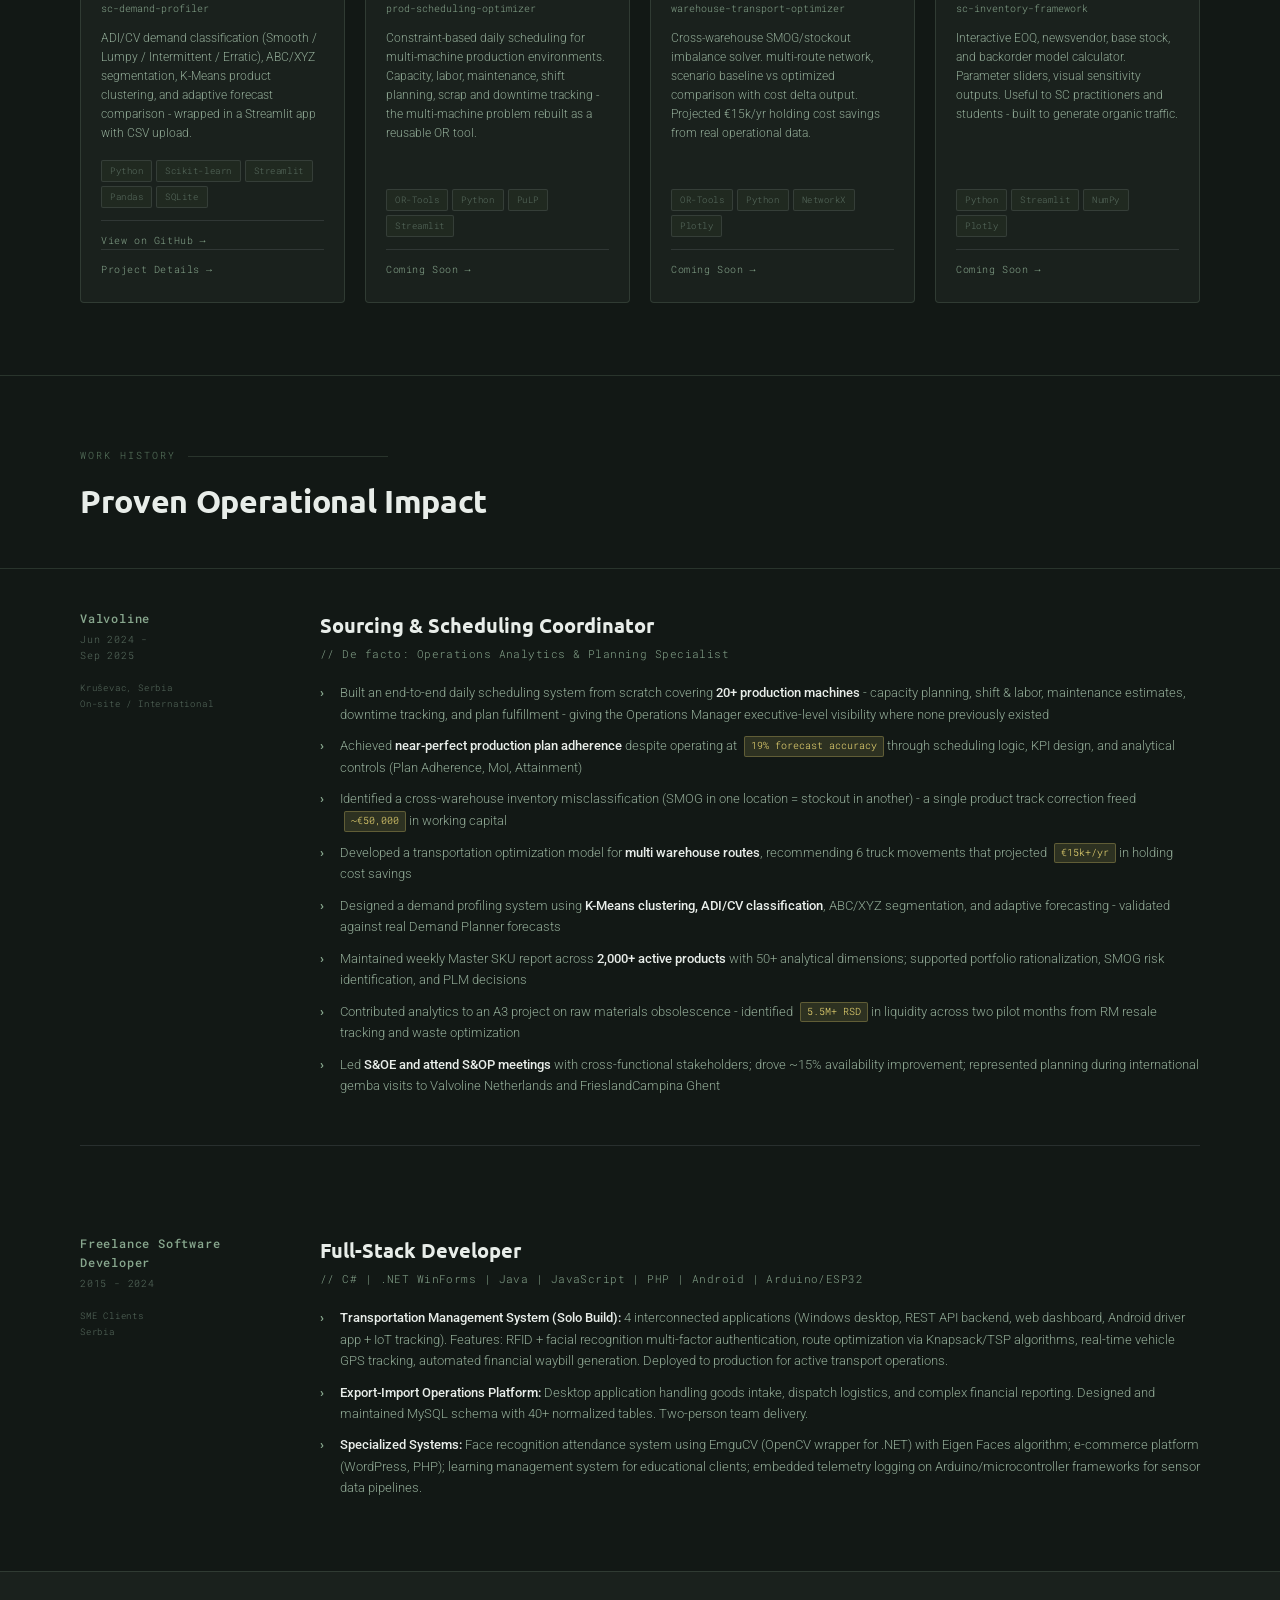
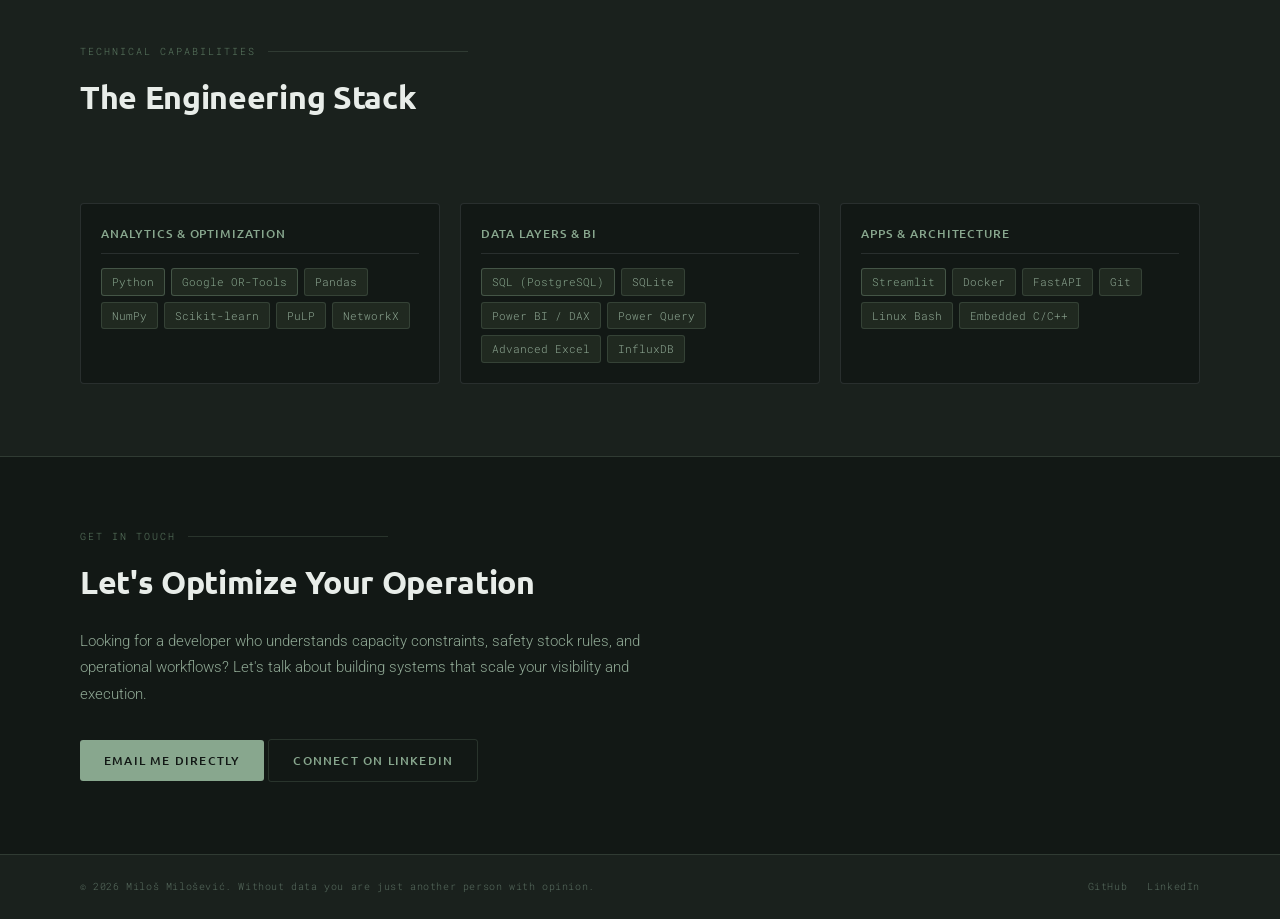
==== commit de43ef98: "Fixed KPI section to index.html" ====
--- a/index.html
+++ b/index.html
@@ -92,6 +92,7 @@
 
 <div class="kpi-section">
   <div class="kpi-card">
+    <div class="kpi-row">
     <div class="kpi-label">Data Infrastructure</div>
     <div class="kpi-value">Relational Modeling &amp; ETL</div>
     <div class="kpi-sub">SQLite | MySQL | PostgreSQL</div>
@@ -110,6 +111,7 @@
     <div class="kpi-value">Streamlit &amp; Production Controls</div>
     <div class="kpi-sub">Automated Reporting | Real-time Tooling</div>
     <div class="kpi-badge">19% forecast accuracy → 98% plan adherence</div>
+  </div>
   </div>
 </div>
   
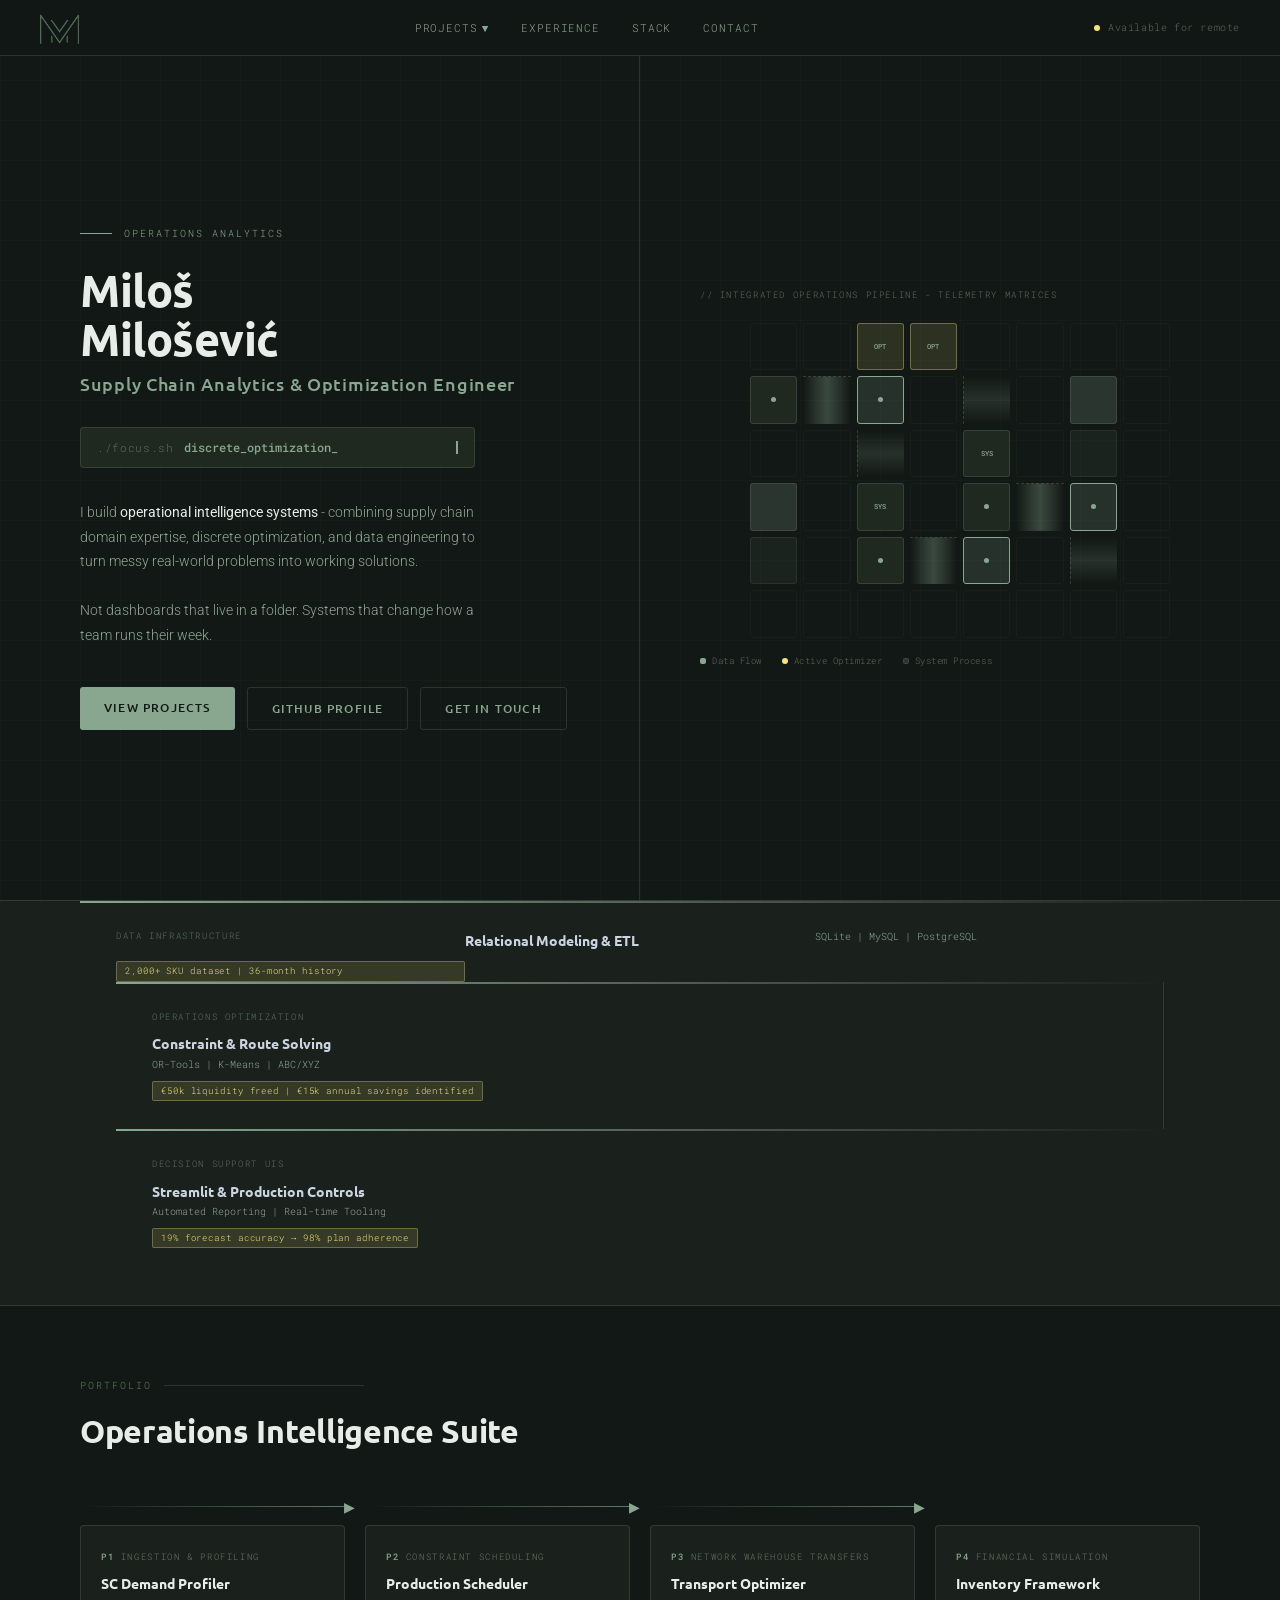
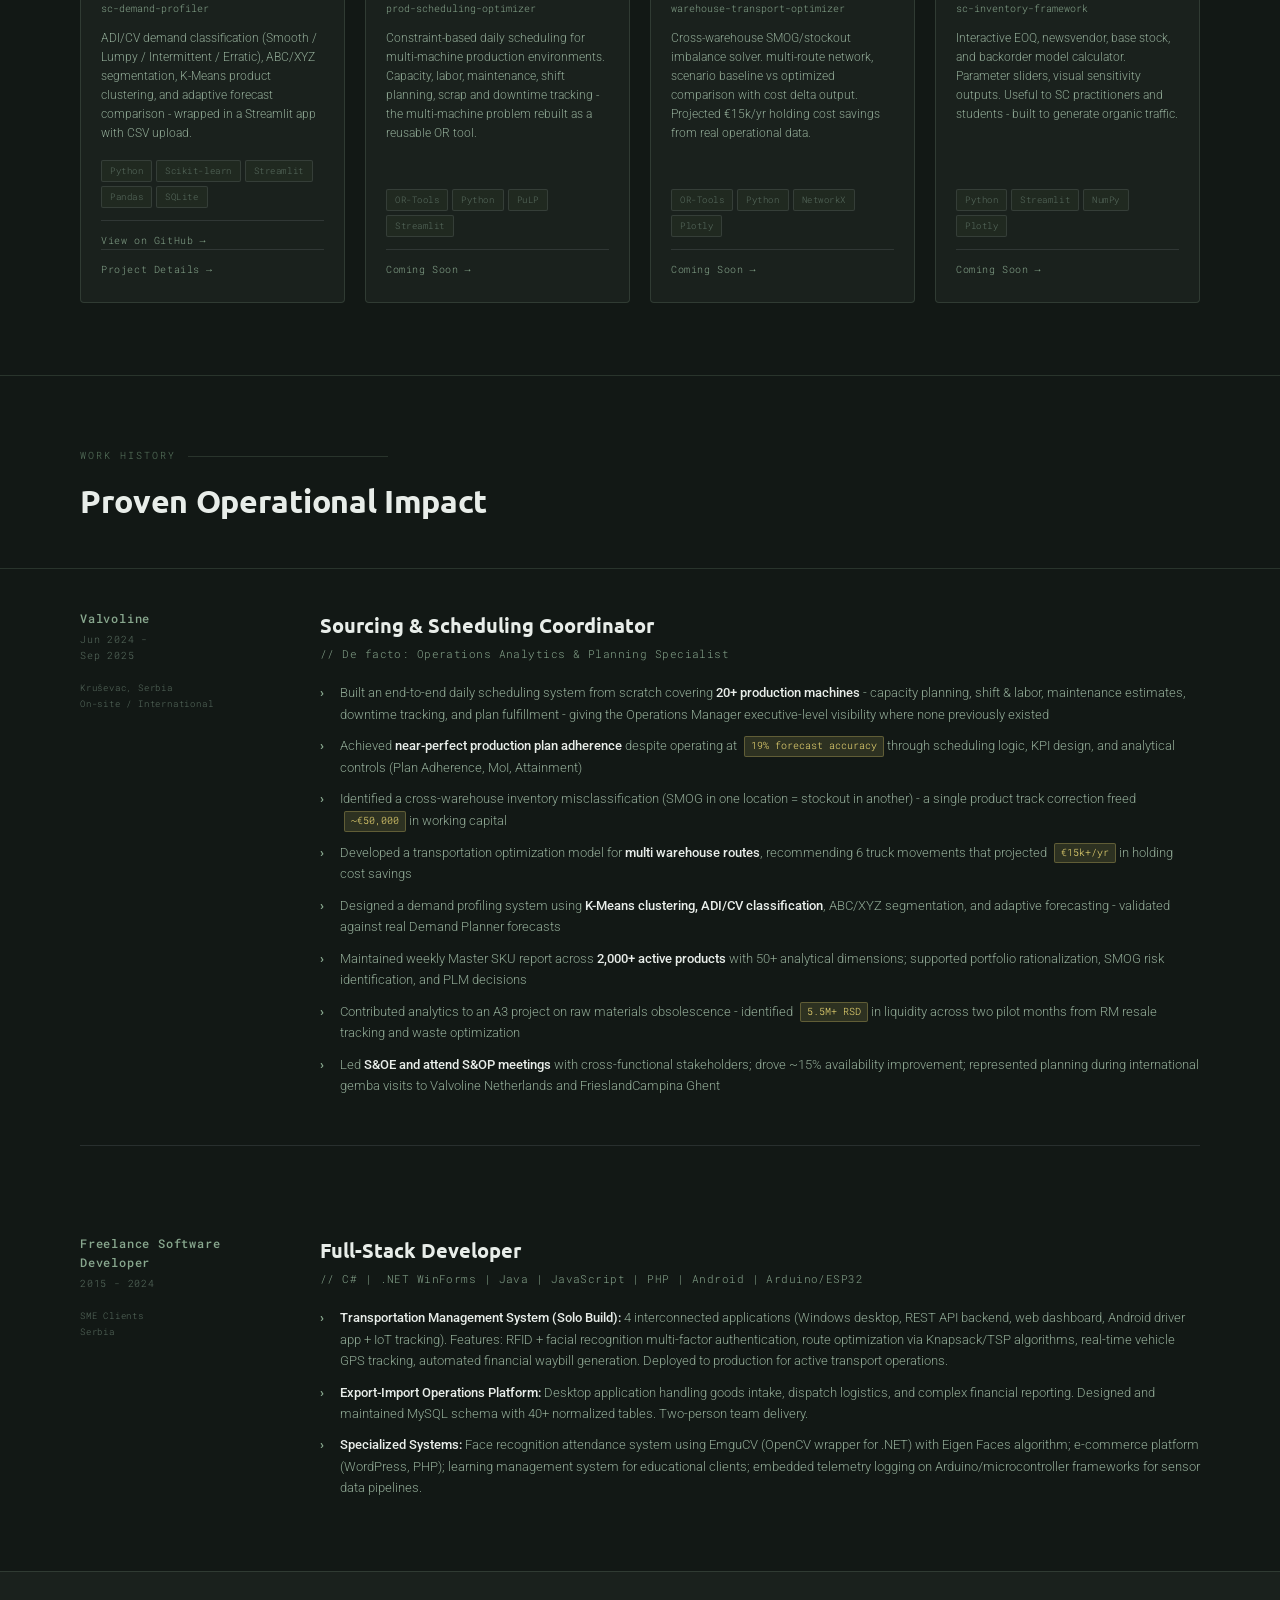
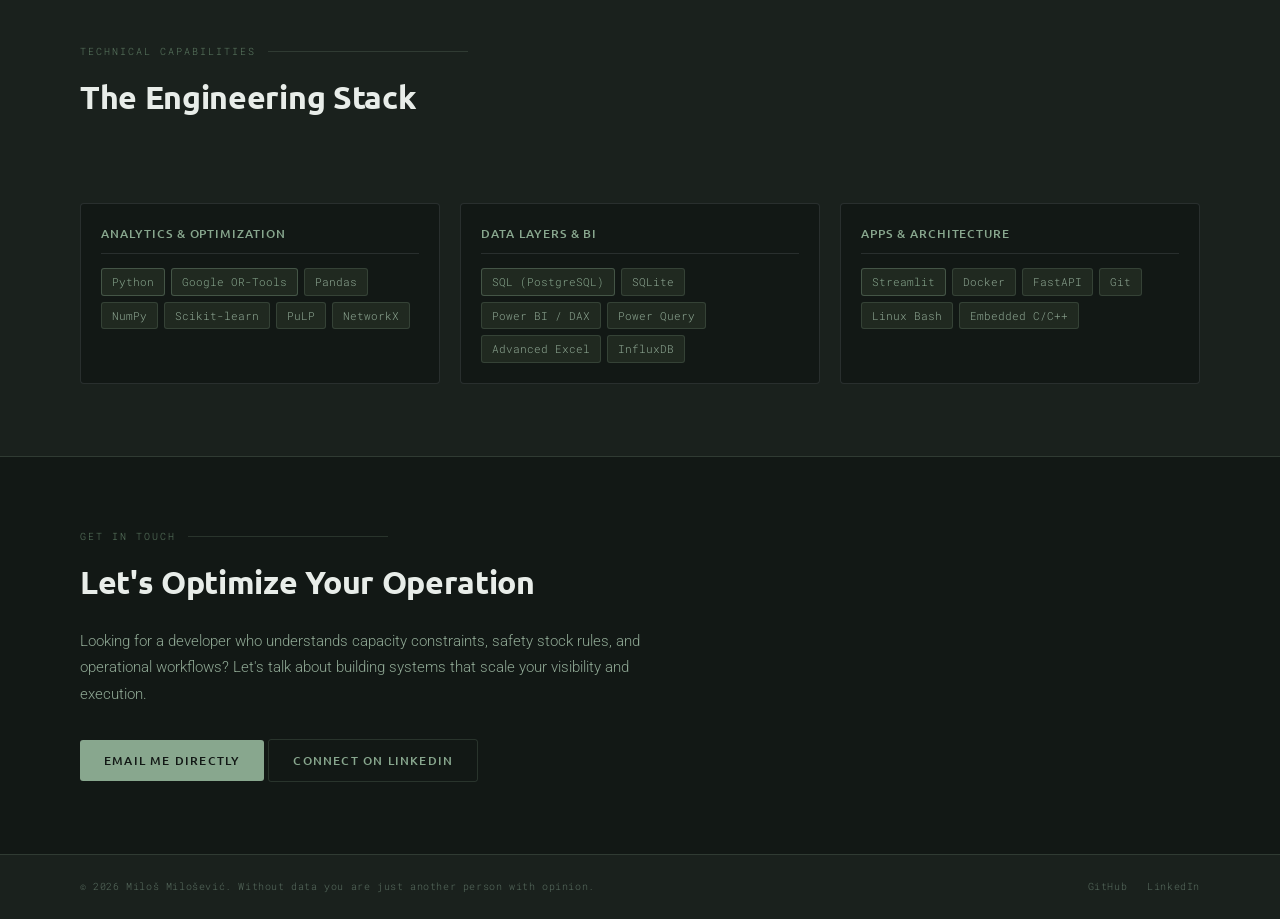
==== commit da339b95: "Update LinkedIn link in footer" ====
--- a/index.html
+++ b/index.html
@@ -366,7 +366,7 @@
     <div class="footer-copy">&copy; 2026 Miloš Milošević. Without data you are just another person with opinion.</div>
     <div class="footer-links">
       <a href="https://github.com/milosevicmilos23e" target="_blank">GitHub</a>
-      <a href="https://linkedin.com/in/miloš-milošević-b44122116" target="_blank">LinkedIn</a>
+      <a href="https://linkedin.com/in/milos-milosevic-917b36310" target="_blank">LinkedIn</a>
     </div>
   </footer>
 
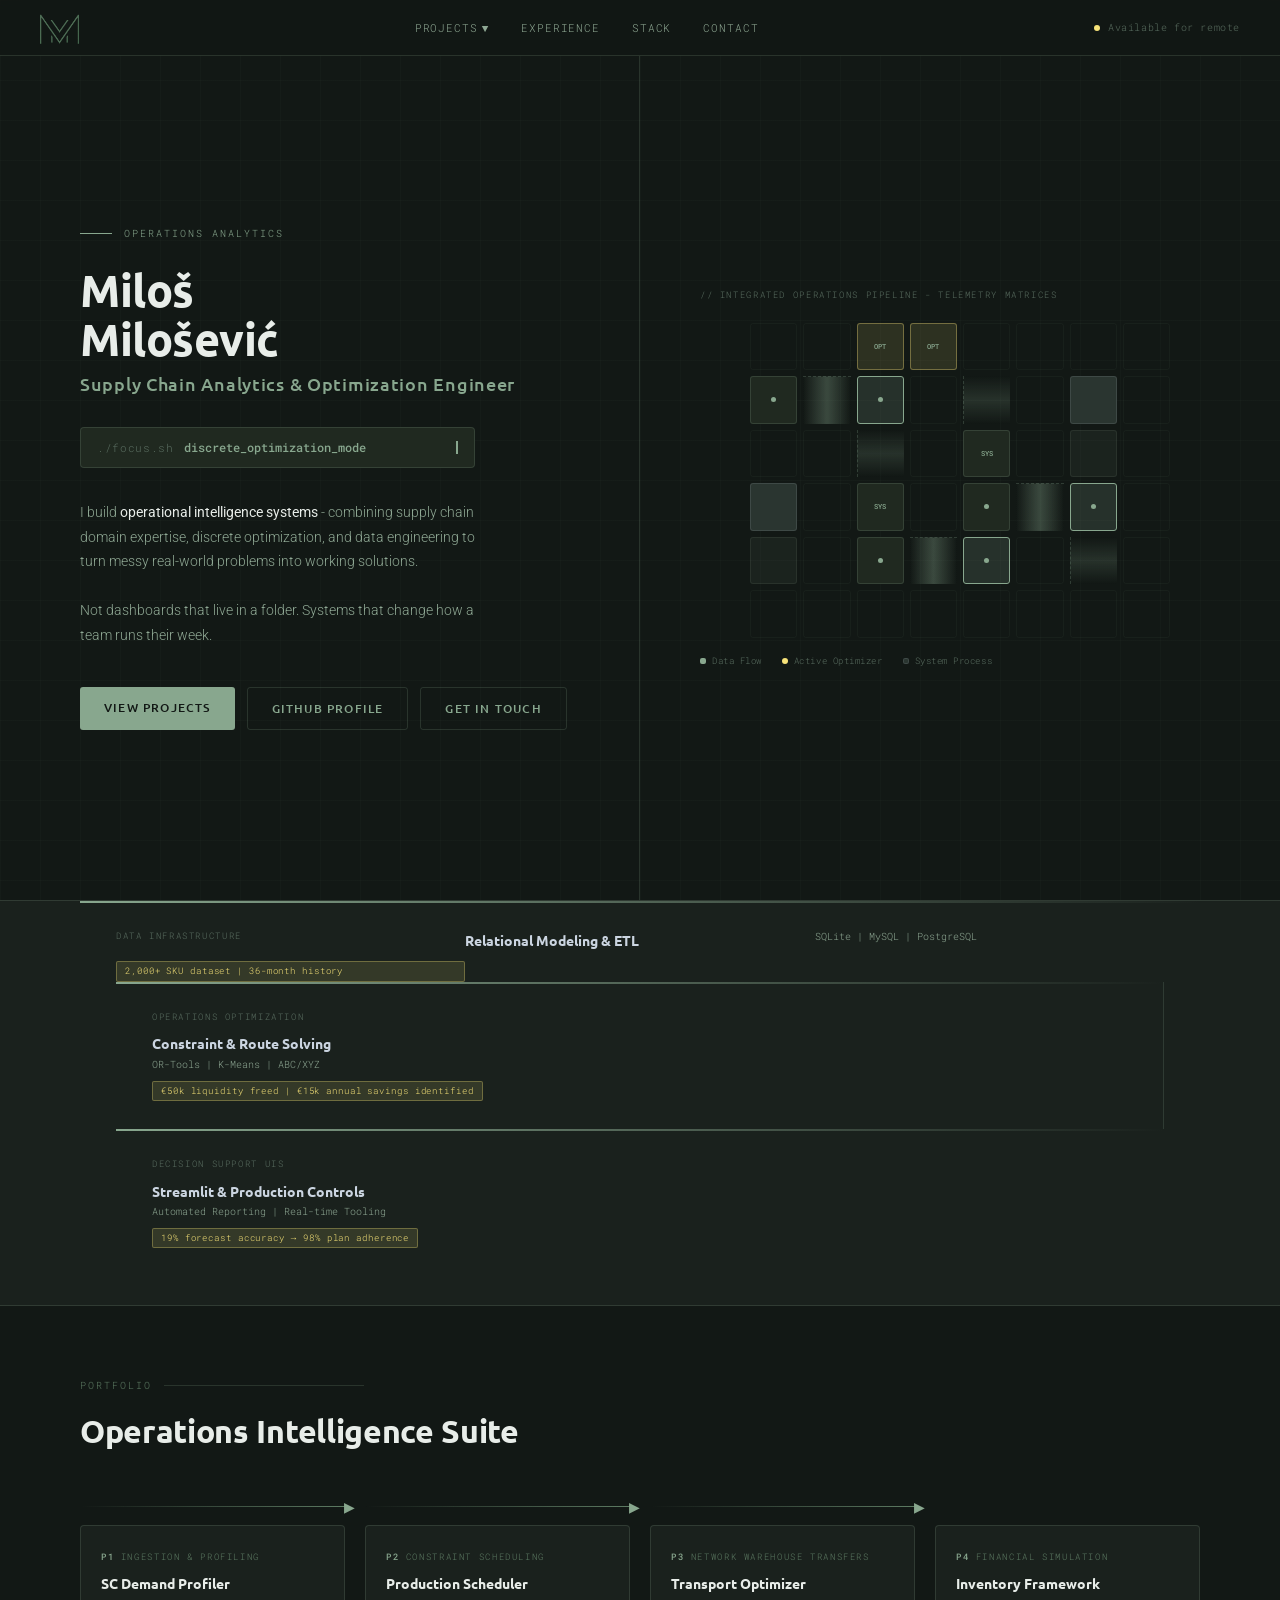
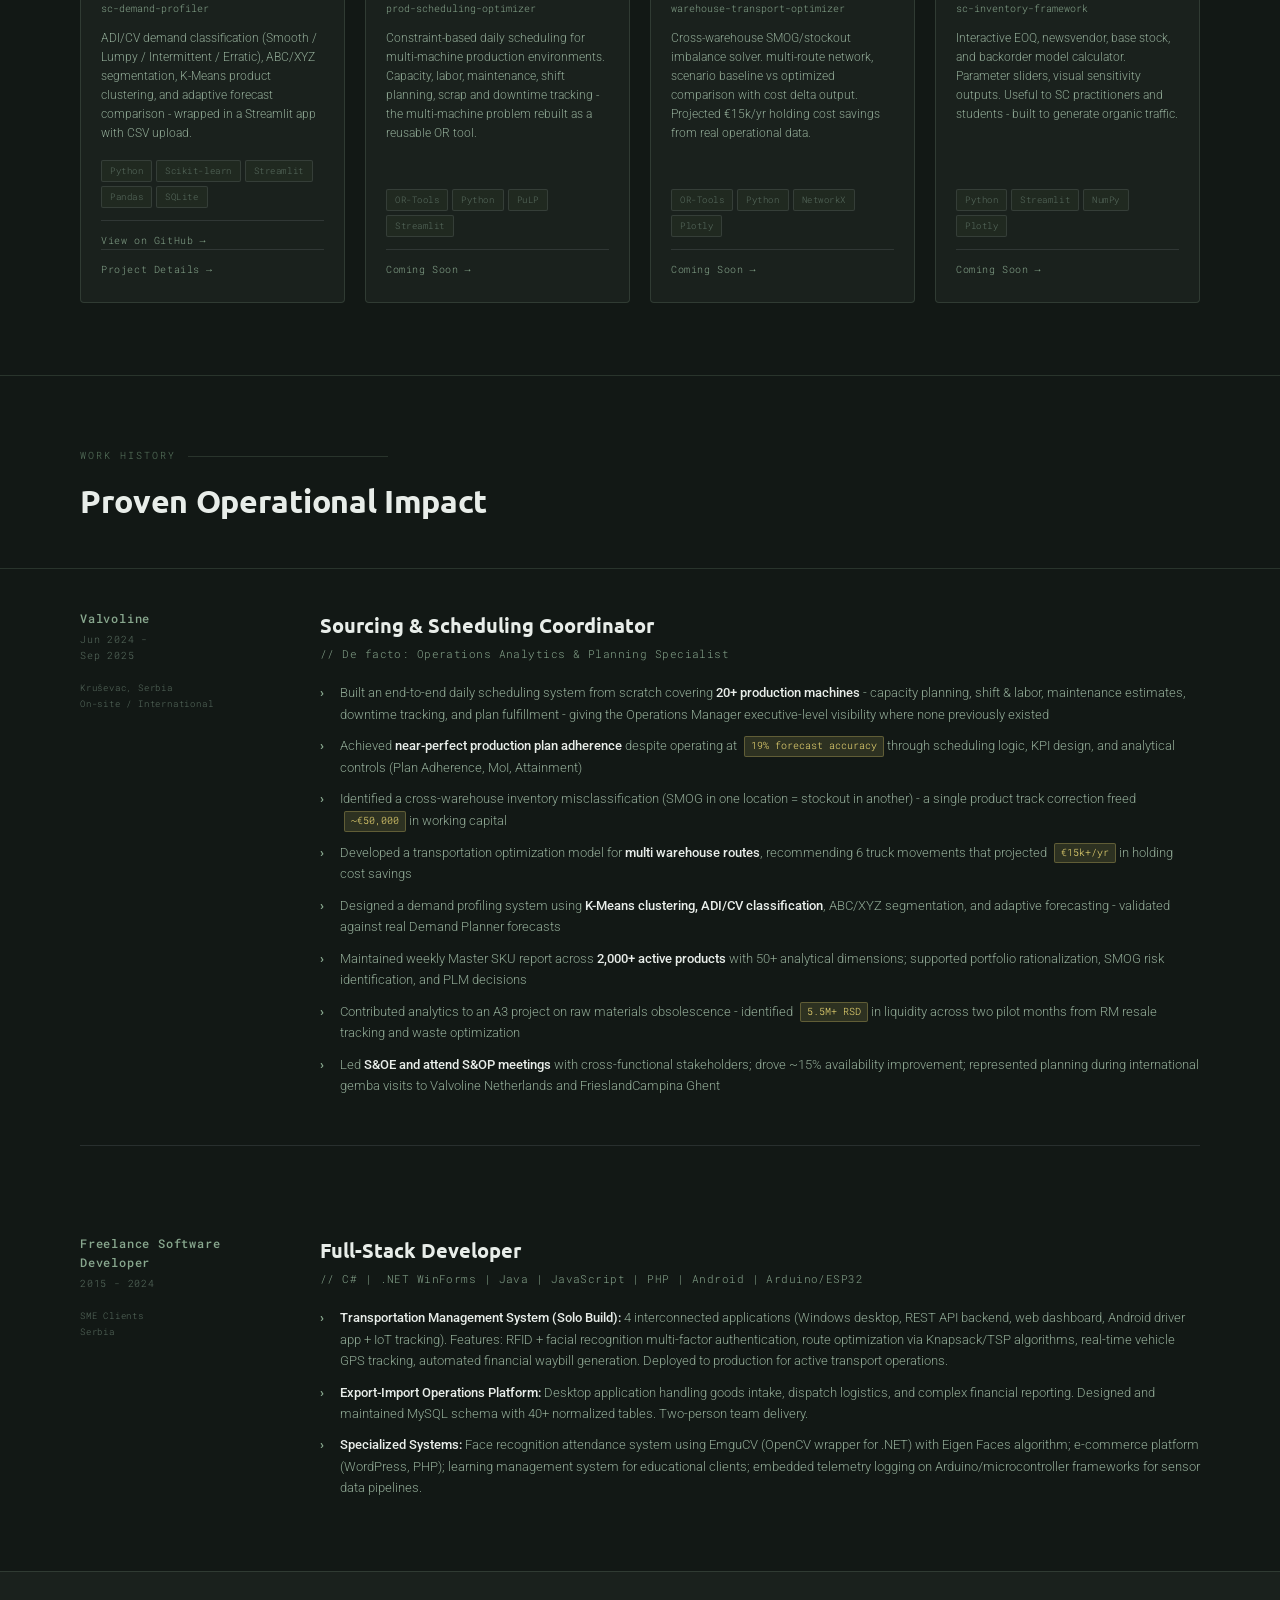
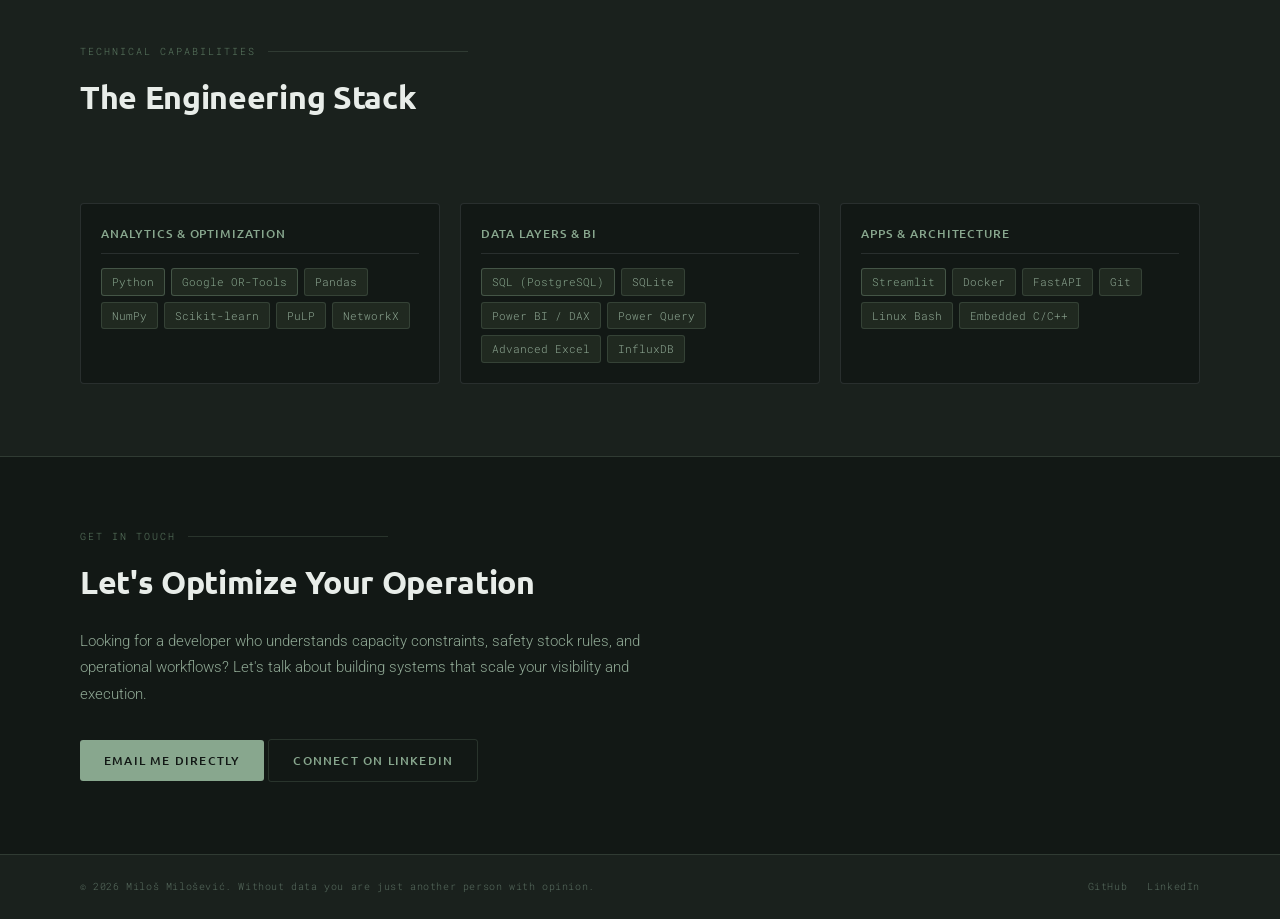
==== commit fbf7845d: "Fix LinkedIn link in contact section Updated LinkedIn profile link for contact section." ====
--- a/index.html
+++ b/index.html
@@ -355,7 +355,7 @@
       </p>
       <div class="contact-links">
         <a href="mailto:milosevic.milos.v@gmail.com" class="btn-primary">Email Me Directly</a>
-        <a href="https://linkedin.com/in/miloš-milošević-b44122116" target="_blank" class="btn-ghost">Connect on
+        <a href="https://linkedin.com/in/milos-milosevic-917b36310" target="_blank" class="btn-ghost">Connect on
           LinkedIn</a>
       </div>
     </div>
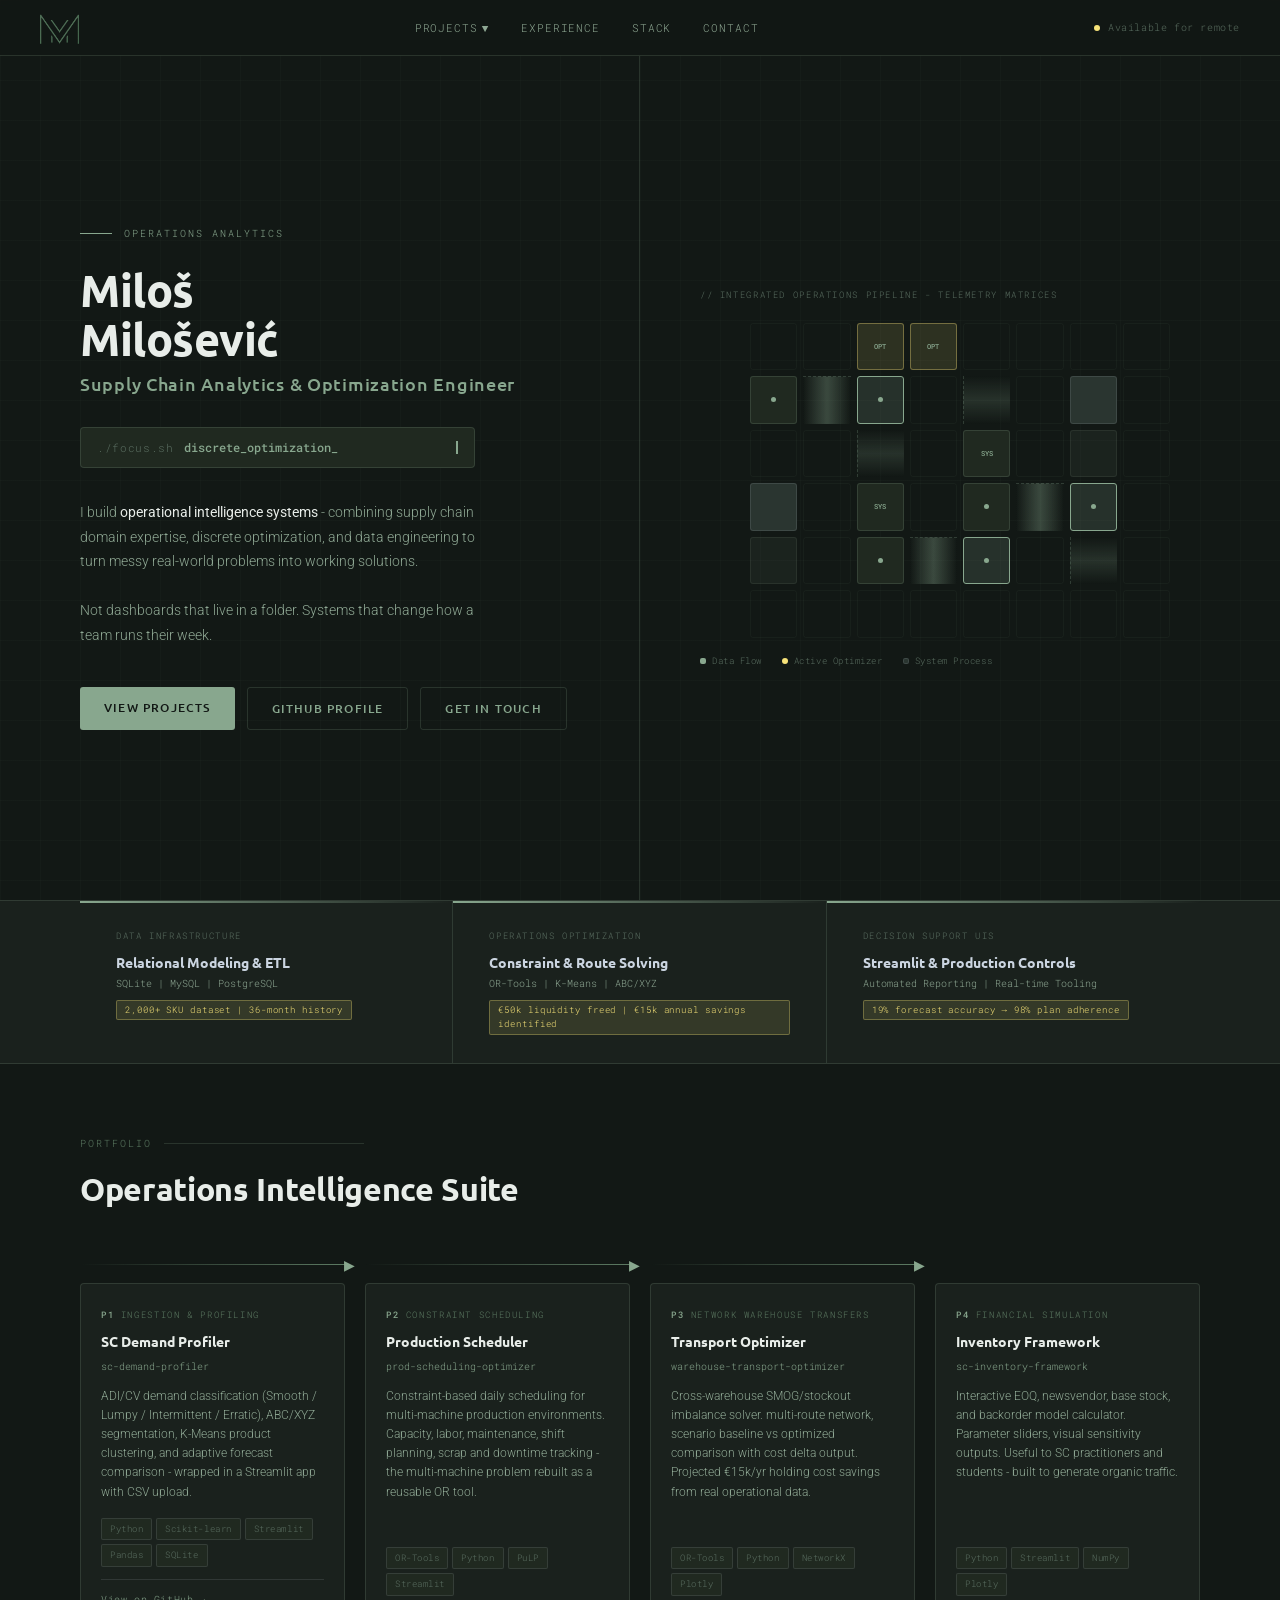
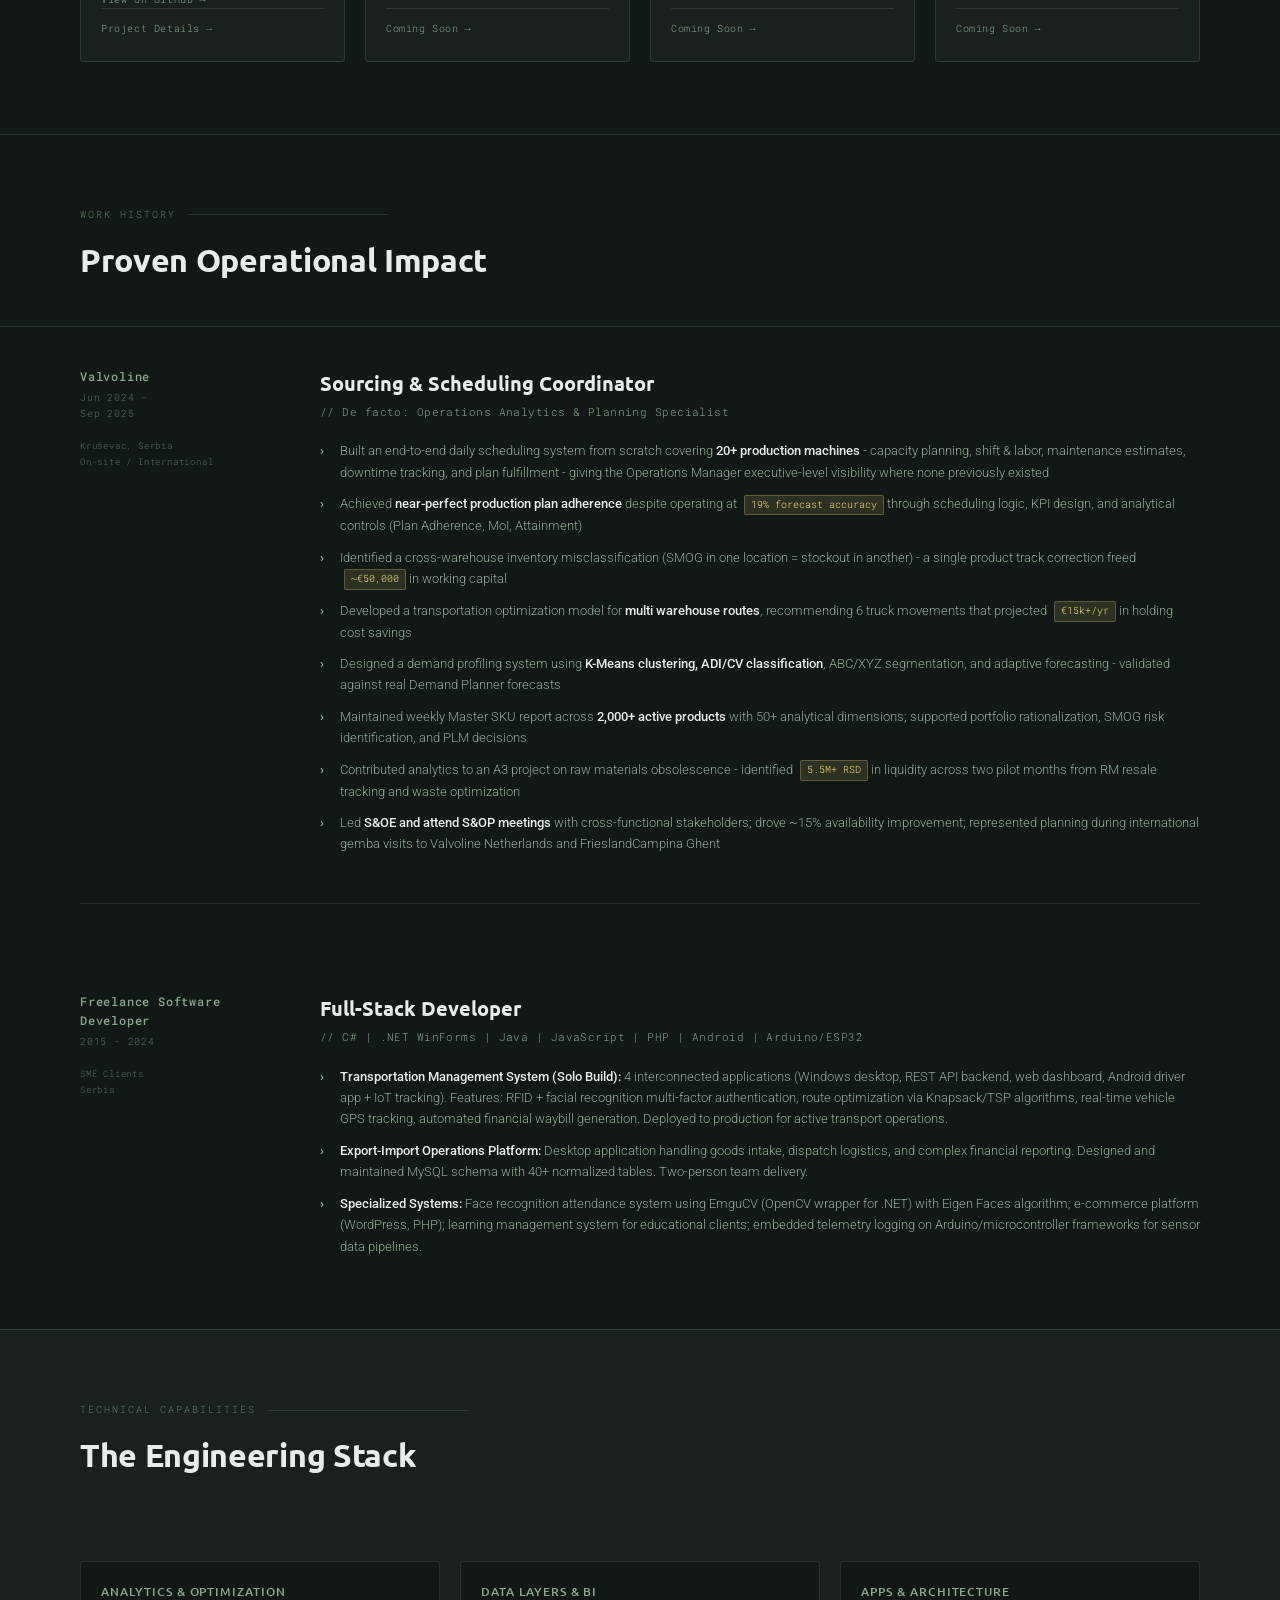
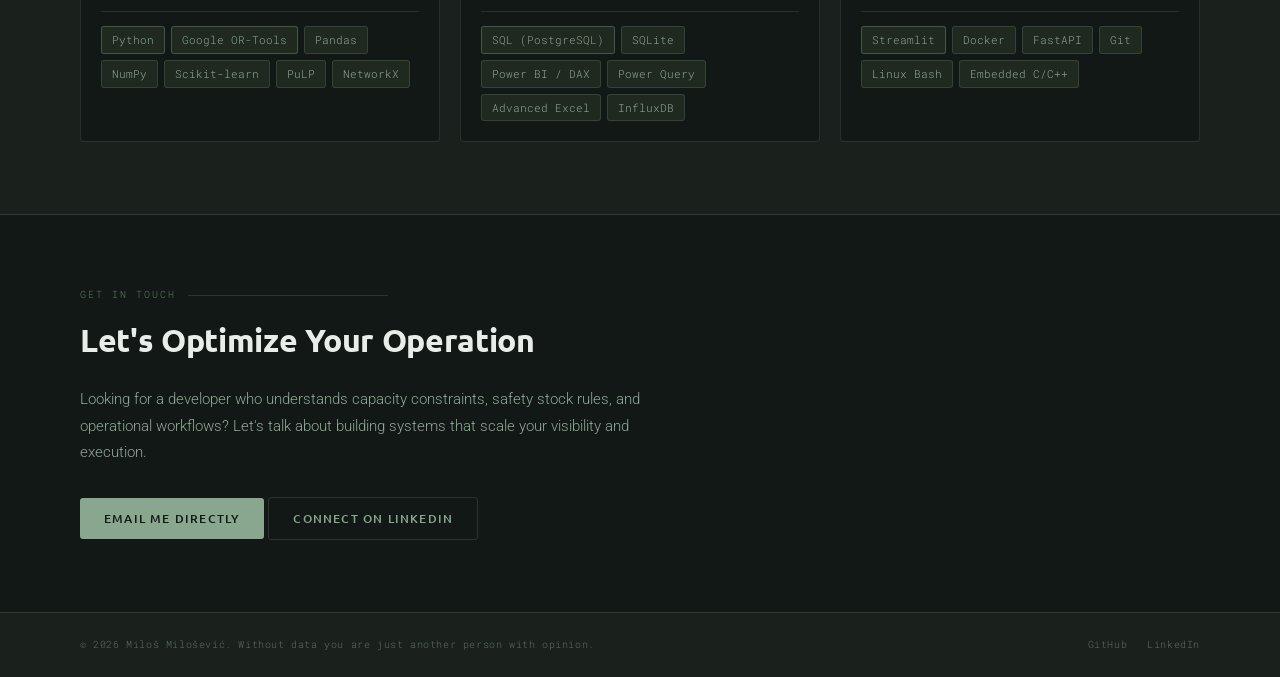
==== commit ebf65b91: "Refactor KPI cards for better structure" ====
--- a/index.html
+++ b/index.html
@@ -91,27 +91,27 @@
   </section>
 
 <div class="kpi-section">
-  <div class="kpi-card">
-    <div class="kpi-row">
-    <div class="kpi-label">Data Infrastructure</div>
-    <div class="kpi-value">Relational Modeling &amp; ETL</div>
-    <div class="kpi-sub">SQLite | MySQL | PostgreSQL</div>
-    <div class="kpi-badge">2,000+ SKU dataset | 36-month history</div>
-  </div>
-
-  <div class="kpi-card">
-    <div class="kpi-label">Operations Optimization</div>
-    <div class="kpi-value">Constraint &amp; Route Solving</div>
-    <div class="kpi-sub">OR-Tools | K-Means | ABC/XYZ</div>
-    <div class="kpi-badge">€50k liquidity freed | €15k annual savings identified</div>
-  </div>
-
-  <div class="kpi-card">
-    <div class="kpi-label">Decision Support UIs</div>
-    <div class="kpi-value">Streamlit &amp; Production Controls</div>
-    <div class="kpi-sub">Automated Reporting | Real-time Tooling</div>
-    <div class="kpi-badge">19% forecast accuracy → 98% plan adherence</div>
-  </div>
+  <div class="kpi-row">
+    <div class="kpi-card">
+      <div class="kpi-label">Data Infrastructure</div>
+      <div class="kpi-value">Relational Modeling &amp; ETL</div>
+      <div class="kpi-sub">SQLite | MySQL | PostgreSQL</div>
+      <div class="kpi-badge">2,000+ SKU dataset | 36-month history</div>
+    </div>
+
+    <div class="kpi-card">
+      <div class="kpi-label">Operations Optimization</div>
+      <div class="kpi-value">Constraint &amp; Route Solving</div>
+      <div class="kpi-sub">OR-Tools | K-Means | ABC/XYZ</div>
+      <div class="kpi-badge">€50k liquidity freed | €15k annual savings identified</div>
+    </div>
+
+    <div class="kpi-card">
+      <div class="kpi-label">Decision Support UIs</div>
+      <div class="kpi-value">Streamlit &amp; Production Controls</div>
+      <div class="kpi-sub">Automated Reporting | Real-time Tooling</div>
+      <div class="kpi-badge">19% forecast accuracy → 98% plan adherence</div>
+    </div>
   </div>
 </div>
   
